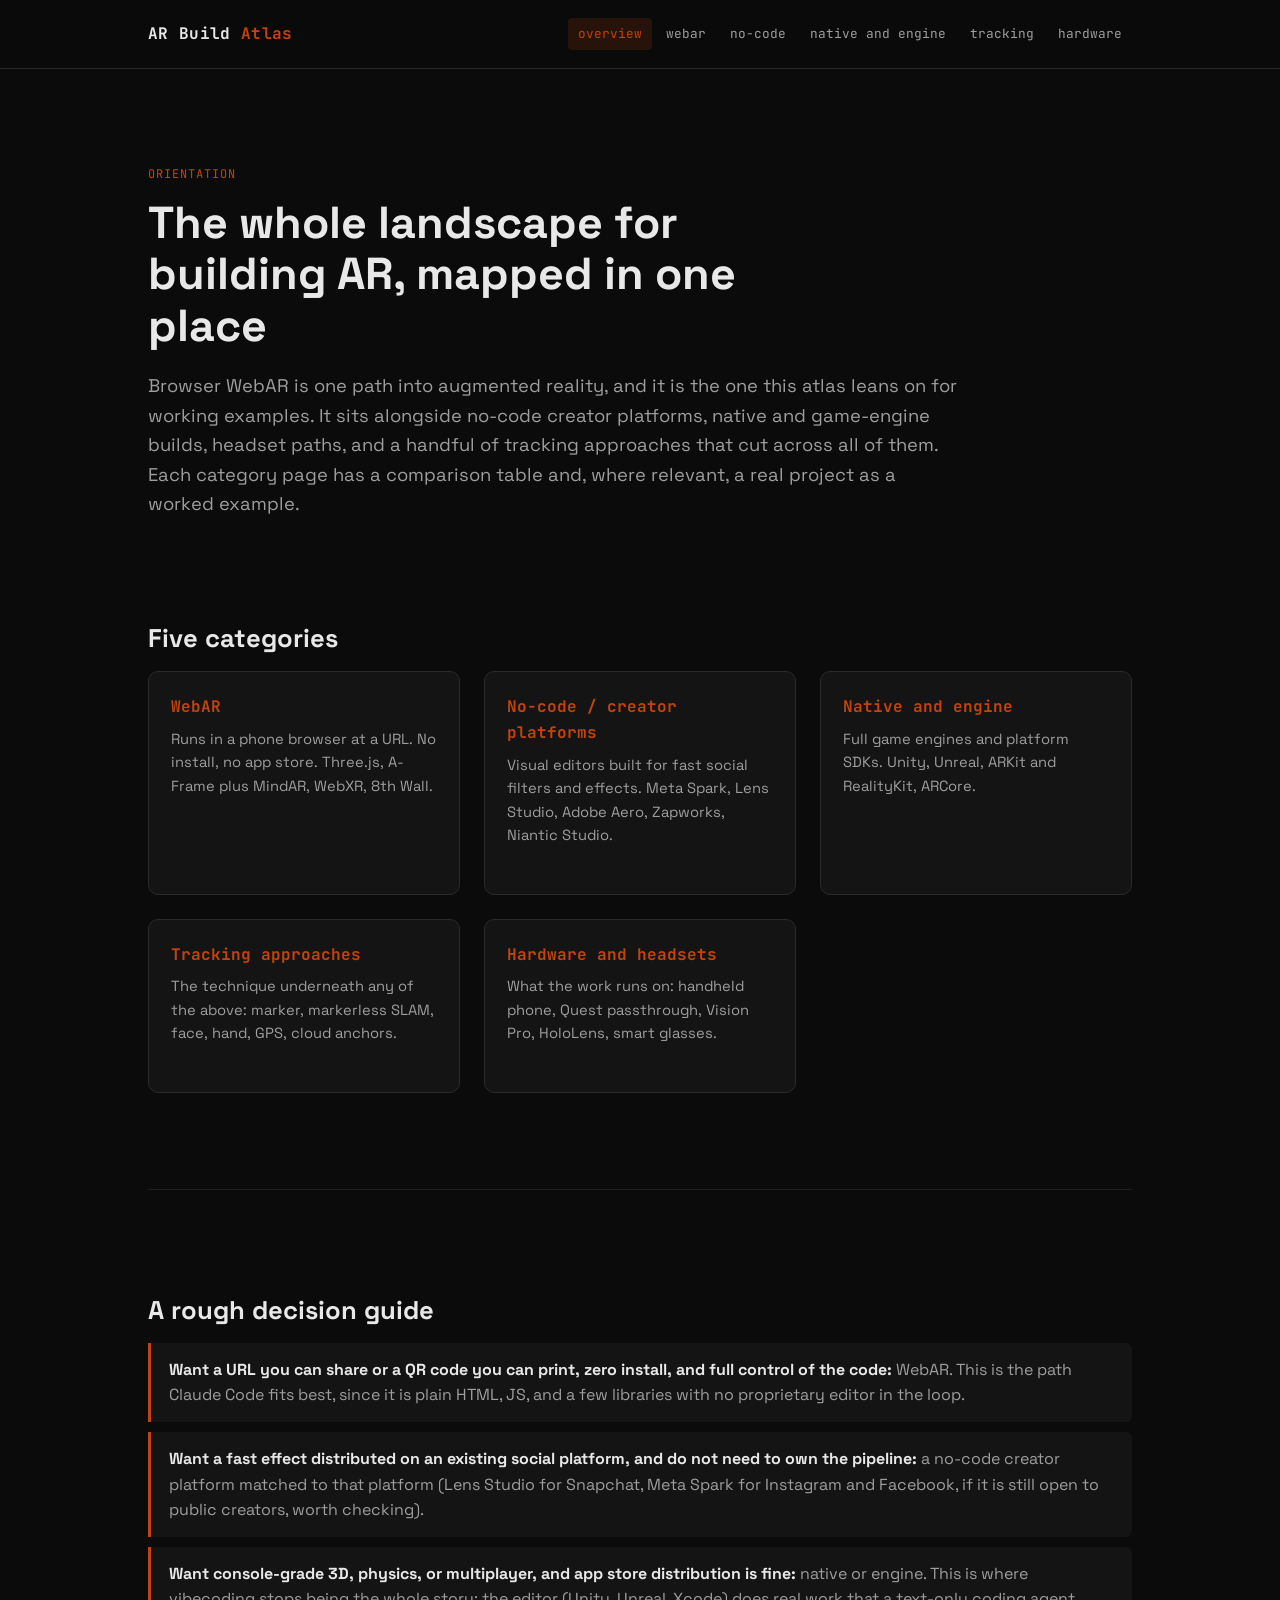
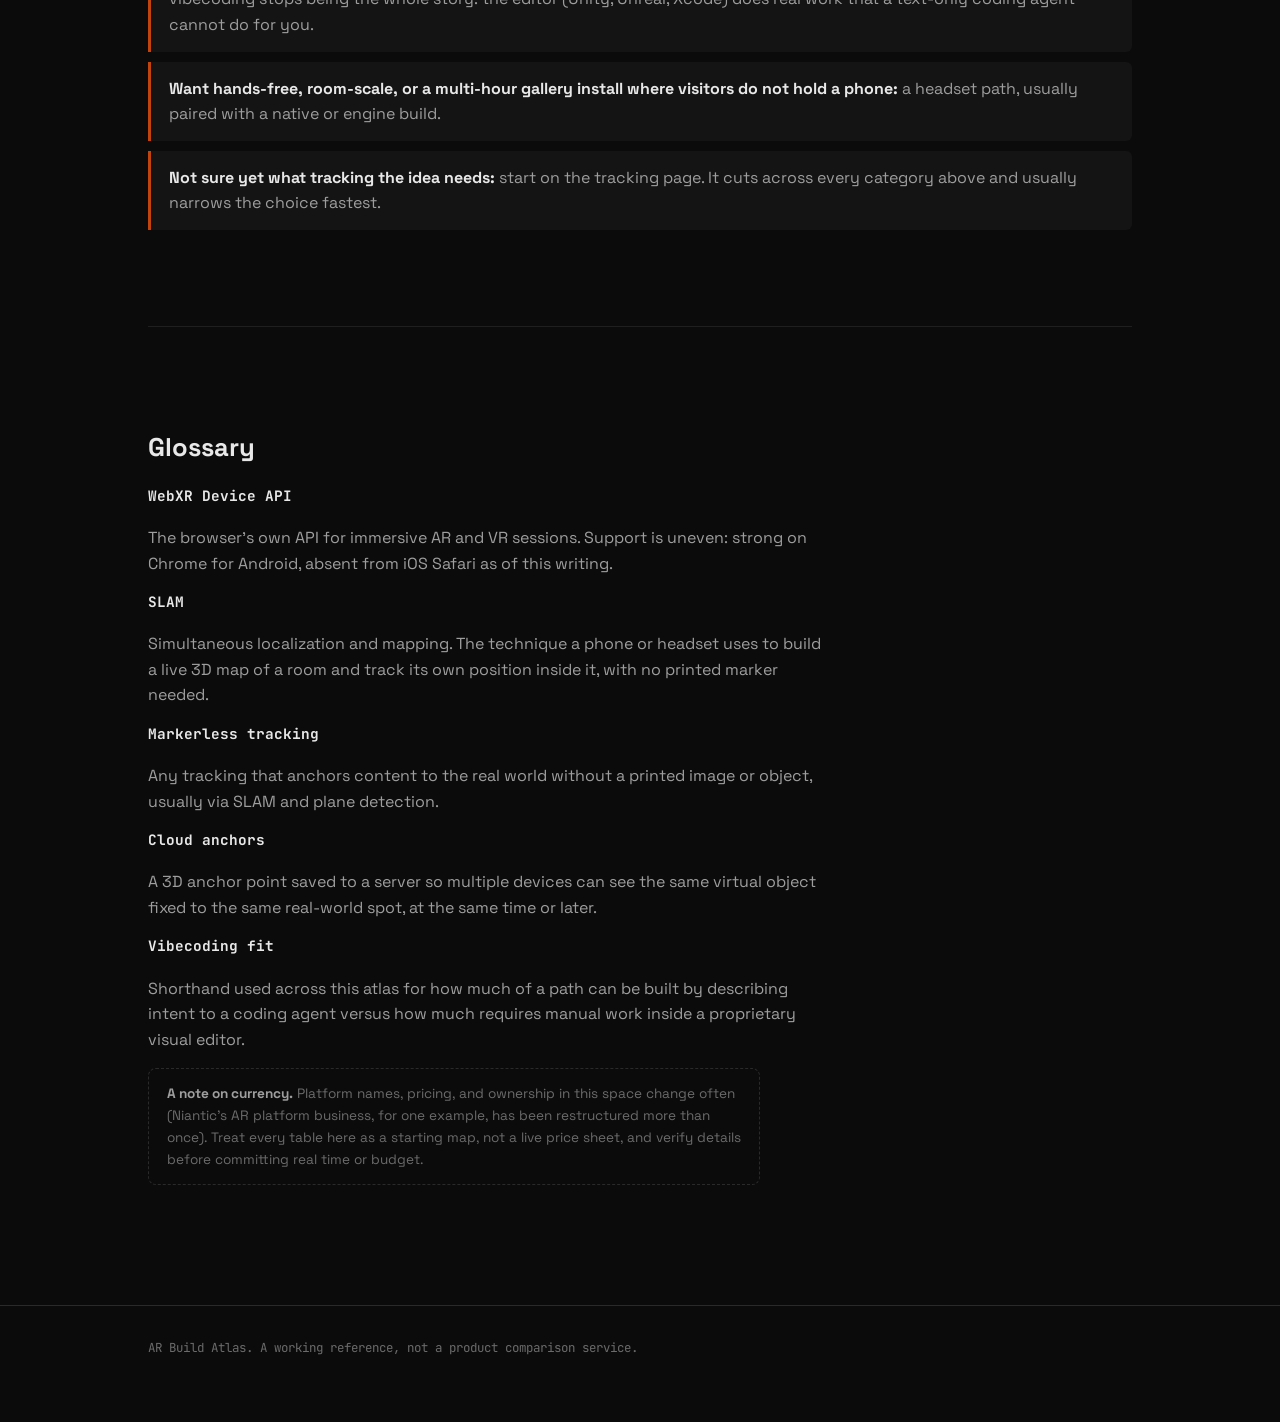
==== index.html @ 3162c598 "Initial commit: AR Build Atlas wiki A wiki-style reference site mapping browser WebAR, no-code AR pl" ====
<!doctype html>
<html lang="en">
<head>
<meta charset="utf-8">
<meta name="viewport" content="width=device-width, initial-scale=1">
<title>AR Build Atlas</title>
<meta name="description" content="A map of the ways to build augmented reality work: browser WebAR, no-code creator platforms, native and engine paths, tracking approaches, and hardware.">
<link rel="stylesheet" href="assets/css/style.css">
</head>
<body>

<header class="site">
  <div class="wrap">
    <a class="brand" href="index.html">AR Build <span>Atlas</span></a>
    <button class="nav-toggle" aria-label="Toggle navigation">menu</button>
    <nav class="primary">
      <a href="index.html" aria-current="page">overview</a>
      <a href="webar.html">webar</a>
      <a href="nocode.html">no-code</a>
      <a href="native.html">native and engine</a>
      <a href="tracking.html">tracking</a>
      <a href="hardware.html">hardware</a>
    </nav>
  </div>
</header>

<main>
  <div class="wrap">
    <p class="eyebrow">Orientation</p>
    <h1>The whole landscape for building AR, mapped in one place</h1>
    <p class="lede">Browser WebAR is one path into augmented reality, and it is the one this atlas leans on for
    working examples. It sits alongside no-code creator platforms, native and game-engine builds, headset paths,
    and a handful of tracking approaches that cut across all of them. Each category page has a comparison table
    and, where relevant, a real project as a worked example.</p>

    <section class="category">
      <h2>Five categories</h2>
      <div class="card-grid">
        <a class="card" href="webar.html">
          <h3>WebAR</h3>
          <p>Runs in a phone browser at a URL. No install, no app store. Three.js, A-Frame plus MindAR,
          WebXR, 8th Wall.</p>
        </a>
        <a class="card" href="nocode.html">
          <h3>No-code / creator platforms</h3>
          <p>Visual editors built for fast social filters and effects. Meta Spark, Lens Studio, Adobe Aero,
          Zapworks, Niantic Studio.</p>
        </a>
        <a class="card" href="native.html">
          <h3>Native and engine</h3>
          <p>Full game engines and platform SDKs. Unity, Unreal, ARKit and RealityKit, ARCore.</p>
        </a>
        <a class="card" href="tracking.html">
          <h3>Tracking approaches</h3>
          <p>The technique underneath any of the above: marker, markerless SLAM, face, hand, GPS,
          cloud anchors.</p>
        </a>
        <a class="card" href="hardware.html">
          <h3>Hardware and headsets</h3>
          <p>What the work runs on: handheld phone, Quest passthrough, Vision Pro, HoloLens, smart glasses.</p>
        </a>
      </div>
    </section>

    <section class="category">
      <h2>A rough decision guide</h2>
      <ul class="decision-list">
        <li><strong>Want a URL you can share or a QR code you can print, zero install, and full control
        of the code:</strong> WebAR. This is the path Claude Code fits best, since it is plain HTML, JS,
        and a few libraries with no proprietary editor in the loop.</li>
        <li><strong>Want a fast effect distributed on an existing social platform, and do not need to own
        the pipeline:</strong> a no-code creator platform matched to that platform (Lens Studio for
        Snapchat, Meta Spark for Instagram and Facebook, if it is still open to public creators, worth
        checking).</li>
        <li><strong>Want console-grade 3D, physics, or multiplayer, and app store distribution is fine:</strong>
        native or engine. This is where vibecoding stops being the whole story: the editor (Unity, Unreal,
        Xcode) does real work that a text-only coding agent cannot do for you.</li>
        <li><strong>Want hands-free, room-scale, or a multi-hour gallery install where visitors do not
        hold a phone:</strong> a headset path, usually paired with a native or engine build.</li>
        <li><strong>Not sure yet what tracking the idea needs:</strong> start on the tracking page. It
        cuts across every category above and usually narrows the choice fastest.</li>
      </ul>
    </section>

    <section class="category">
      <h2>Glossary</h2>
      <dl class="glossary">
        <dt>WebXR Device API</dt>
        <dd>The browser's own API for immersive AR and VR sessions. Support is uneven: strong on Chrome
        for Android, absent from iOS Safari as of this writing.</dd>

        <dt>SLAM</dt>
        <dd>Simultaneous localization and mapping. The technique a phone or headset uses to build a live
        3D map of a room and track its own position inside it, with no printed marker needed.</dd>

        <dt>Markerless tracking</dt>
        <dd>Any tracking that anchors content to the real world without a printed image or object, usually
        via SLAM and plane detection.</dd>

        <dt>Cloud anchors</dt>
        <dd>A 3D anchor point saved to a server so multiple devices can see the same virtual object fixed
        to the same real-world spot, at the same time or later.</dd>

        <dt>Vibecoding fit</dt>
        <dd>Shorthand used across this atlas for how much of a path can be built by describing intent to a
        coding agent versus how much requires manual work inside a proprietary visual editor.</dd>
      </dl>
    </section>

    <div class="note">
      <strong>A note on currency.</strong> Platform names, pricing, and ownership in this space change
      often (Niantic's AR platform business, for one example, has been restructured more than once).
      Treat every table here as a starting map, not a live price sheet, and verify details before
      committing real time or budget.
    </div>
  </div>
</main>

<footer class="site">
  <div class="wrap">AR Build Atlas. A working reference, not a product comparison service.</div>
</footer>

<script src="assets/js/nav.js"></script>
</body>
</html>
---- assets/css/style.css ----
/* AR Build Atlas. One bloodline: dark ground, terracotta accent, no em-dashes. */

@import url('https://fonts.googleapis.com/css2?family=Space+Grotesk:wght@400;500;700&family=JetBrains+Mono:wght@400;500;700&display=swap');

:root {
  --void:      #0b0b0b;
  --surface:   #141414;
  --surface-2: #1b1b1b;
  --line:      #2a2a2a;
  --line-dim:  #1f1f1f;

  --text:      #e8e8e8;
  --text-dim:  #9e9e9e;
  --text-faint:#6b6b6b;

  --soil:      #c1440e;
  --soil-dim:  rgba(193, 68, 14, 0.16);
  --soil-line: rgba(193, 68, 14, 0.4);

  --font-display: "Space Grotesk", system-ui, sans-serif;
  --font-mono:    "JetBrains Mono", ui-monospace, monospace;

  --gap:   clamp(16px, 2vw, 24px);
  --pad:   clamp(20px, 4vw, 48px);
  --sect:  clamp(48px, 8vw, 96px);
  --max:   1080px;
  --max-text: 68ch;

  --ease: cubic-bezier(0.22, 1, 0.36, 1);
  --fast: 160ms;
}

* { box-sizing: border-box; }

html, body {
  margin: 0;
  padding: 0;
  background: var(--void);
  color: var(--text);
}

body {
  font-family: var(--font-display);
  font-size: 1rem;
  line-height: 1.6;
  -webkit-font-smoothing: antialiased;
}

a { color: var(--soil); text-decoration: none; }
a:hover { text-decoration: underline; }

.wrap {
  max-width: var(--max);
  margin: 0 auto;
  padding: 0 var(--pad);
}

/* header / nav */

header.site {
  border-bottom: 1px solid var(--line);
  position: sticky;
  top: 0;
  background: rgba(11, 11, 11, 0.92);
  backdrop-filter: blur(6px);
  z-index: 10;
}

header.site .wrap {
  display: flex;
  align-items: center;
  justify-content: space-between;
  gap: var(--gap);
  padding-top: 18px;
  padding-bottom: 18px;
}

.brand {
  font-family: var(--font-mono);
  font-weight: 700;
  font-size: 1rem;
  color: var(--text);
  letter-spacing: 0.02em;
  white-space: nowrap;
}
.brand span { color: var(--soil); }

nav.primary {
  display: flex;
  flex-wrap: wrap;
  gap: 4px;
}

nav.primary a {
  font-family: var(--font-mono);
  font-size: 0.8rem;
  color: var(--text-dim);
  padding: 6px 10px;
  border-radius: 4px;
  white-space: nowrap;
}
nav.primary a:hover { color: var(--text); text-decoration: none; background: var(--surface-2); }
nav.primary a[aria-current="page"] {
  color: var(--soil);
  background: var(--soil-dim);
}

.nav-toggle {
  display: none;
  font-family: var(--font-mono);
  background: none;
  border: 1px solid var(--line);
  color: var(--text);
  border-radius: 4px;
  padding: 6px 10px;
  cursor: pointer;
}

@media (max-width: 720px) {
  .nav-toggle { display: block; }
  nav.primary {
    display: none;
    width: 100%;
    flex-direction: column;
    gap: 0;
    padding-top: 12px;
  }
  nav.primary.open { display: flex; }
  header.site .wrap { flex-wrap: wrap; }
  nav.primary a { padding: 10px 6px; border-bottom: 1px solid var(--line-dim); }
}

/* main content */

main { padding: var(--sect) 0; }

.eyebrow {
  font-family: var(--font-mono);
  font-size: 0.75rem;
  letter-spacing: 0.08em;
  text-transform: uppercase;
  color: var(--soil);
  margin: 0 0 12px;
}

h1 {
  font-size: clamp(1.9rem, 1.4rem + 2vw, 2.8rem);
  line-height: 1.15;
  margin: 0 0 20px;
  max-width: 22ch;
}

h2 {
  font-size: clamp(1.3rem, 1.1rem + 0.8vw, 1.6rem);
  margin: 0 0 12px;
  padding-top: 4px;
}

h3 {
  font-family: var(--font-mono);
  font-size: 1rem;
  color: var(--soil);
  margin: 0 0 6px;
}

p.lede {
  font-size: clamp(1rem, 0.95rem + 0.3vw, 1.15rem);
  color: var(--text-dim);
  max-width: var(--max-text);
  margin: 0 0 var(--sect);
}

section.category p, section.category > .intro {
  color: var(--text-dim);
  max-width: var(--max-text);
  margin: 0 0 24px;
}

section + section {
  margin-top: var(--sect);
  padding-top: var(--sect);
  border-top: 1px solid var(--line-dim);
}

/* card grid, home page */

.card-grid {
  display: grid;
  grid-template-columns: repeat(auto-fit, minmax(240px, 1fr));
  gap: var(--gap);
  margin: 0 0 var(--sect);
}

.card {
  display: block;
  background: var(--surface);
  border: 1px solid var(--line);
  border-radius: 10px;
  padding: 22px;
  transition: border-color var(--fast) var(--ease), transform var(--fast) var(--ease);
}
.card:hover {
  border-color: var(--soil-line);
  text-decoration: none;
  transform: translateY(-2px);
}
.card h3 { margin-bottom: 8px; }
.card p {
  color: var(--text-dim);
  font-size: 0.92rem;
  margin: 0;
}

/* decision guide list */

.decision-list {
  list-style: none;
  margin: 0 0 var(--sect);
  padding: 0;
  display: grid;
  gap: 10px;
}
.decision-list li {
  background: var(--surface);
  border-left: 3px solid var(--soil);
  border-radius: 0 6px 6px 0;
  padding: 14px 18px;
  color: var(--text-dim);
}
.decision-list strong { color: var(--text); }

/* glossary */

dl.glossary {
  display: grid;
  gap: 14px;
  max-width: var(--max-text);
}
dl.glossary dt {
  font-family: var(--font-mono);
  color: var(--text);
  font-weight: 700;
  font-size: 0.9rem;
}
dl.glossary dd {
  margin: 4px 0 0;
  color: var(--text-dim);
}

/* comparison tables */

.table-wrap {
  overflow-x: auto;
  border: 1px solid var(--line);
  border-radius: 10px;
  margin: 0 0 32px;
}

table.compare {
  border-collapse: collapse;
  width: 100%;
  min-width: 780px;
  font-size: 0.88rem;
}

table.compare th, table.compare td {
  padding: 12px 16px;
  text-align: left;
  vertical-align: top;
  border-bottom: 1px solid var(--line-dim);
}

table.compare thead th {
  font-family: var(--font-mono);
  font-size: 0.72rem;
  text-transform: uppercase;
  letter-spacing: 0.05em;
  color: var(--text-faint);
  background: var(--surface-2);
  border-bottom: 1px solid var(--line);
}

table.compare tbody tr:hover { background: var(--surface); }
table.compare tbody tr:last-child td { border-bottom: none; }

table.compare td.name {
  font-family: var(--font-mono);
  color: var(--text);
  font-weight: 500;
  white-space: nowrap;
}

table.compare td.fit-high { color: var(--soil); }
table.compare td.fit-med { color: var(--text-dim); }
table.compare td.fit-low { color: var(--text-faint); }

/* case study callouts */

.case-study {
  background: var(--soil-dim);
  border: 1px solid var(--soil-line);
  border-radius: 8px;
  padding: 16px 20px;
  margin: 0 0 14px;
}
.case-study .tag {
  font-family: var(--font-mono);
  font-size: 0.72rem;
  text-transform: uppercase;
  letter-spacing: 0.05em;
  color: var(--soil);
  display: block;
  margin-bottom: 6px;
}
.case-study p { color: var(--text); margin: 0; max-width: none; }

/* note / caution boxes */

.note {
  border: 1px dashed var(--line);
  border-radius: 8px;
  padding: 14px 18px;
  color: var(--text-faint);
  font-size: 0.85rem;
  max-width: var(--max-text);
  margin: 0 0 24px;
}
.note strong { color: var(--text-dim); }

/* footer */

footer.site {
  border-top: 1px solid var(--line);
  padding: 32px 0 64px;
  color: var(--text-faint);
  font-family: var(--font-mono);
  font-size: 0.78rem;
}
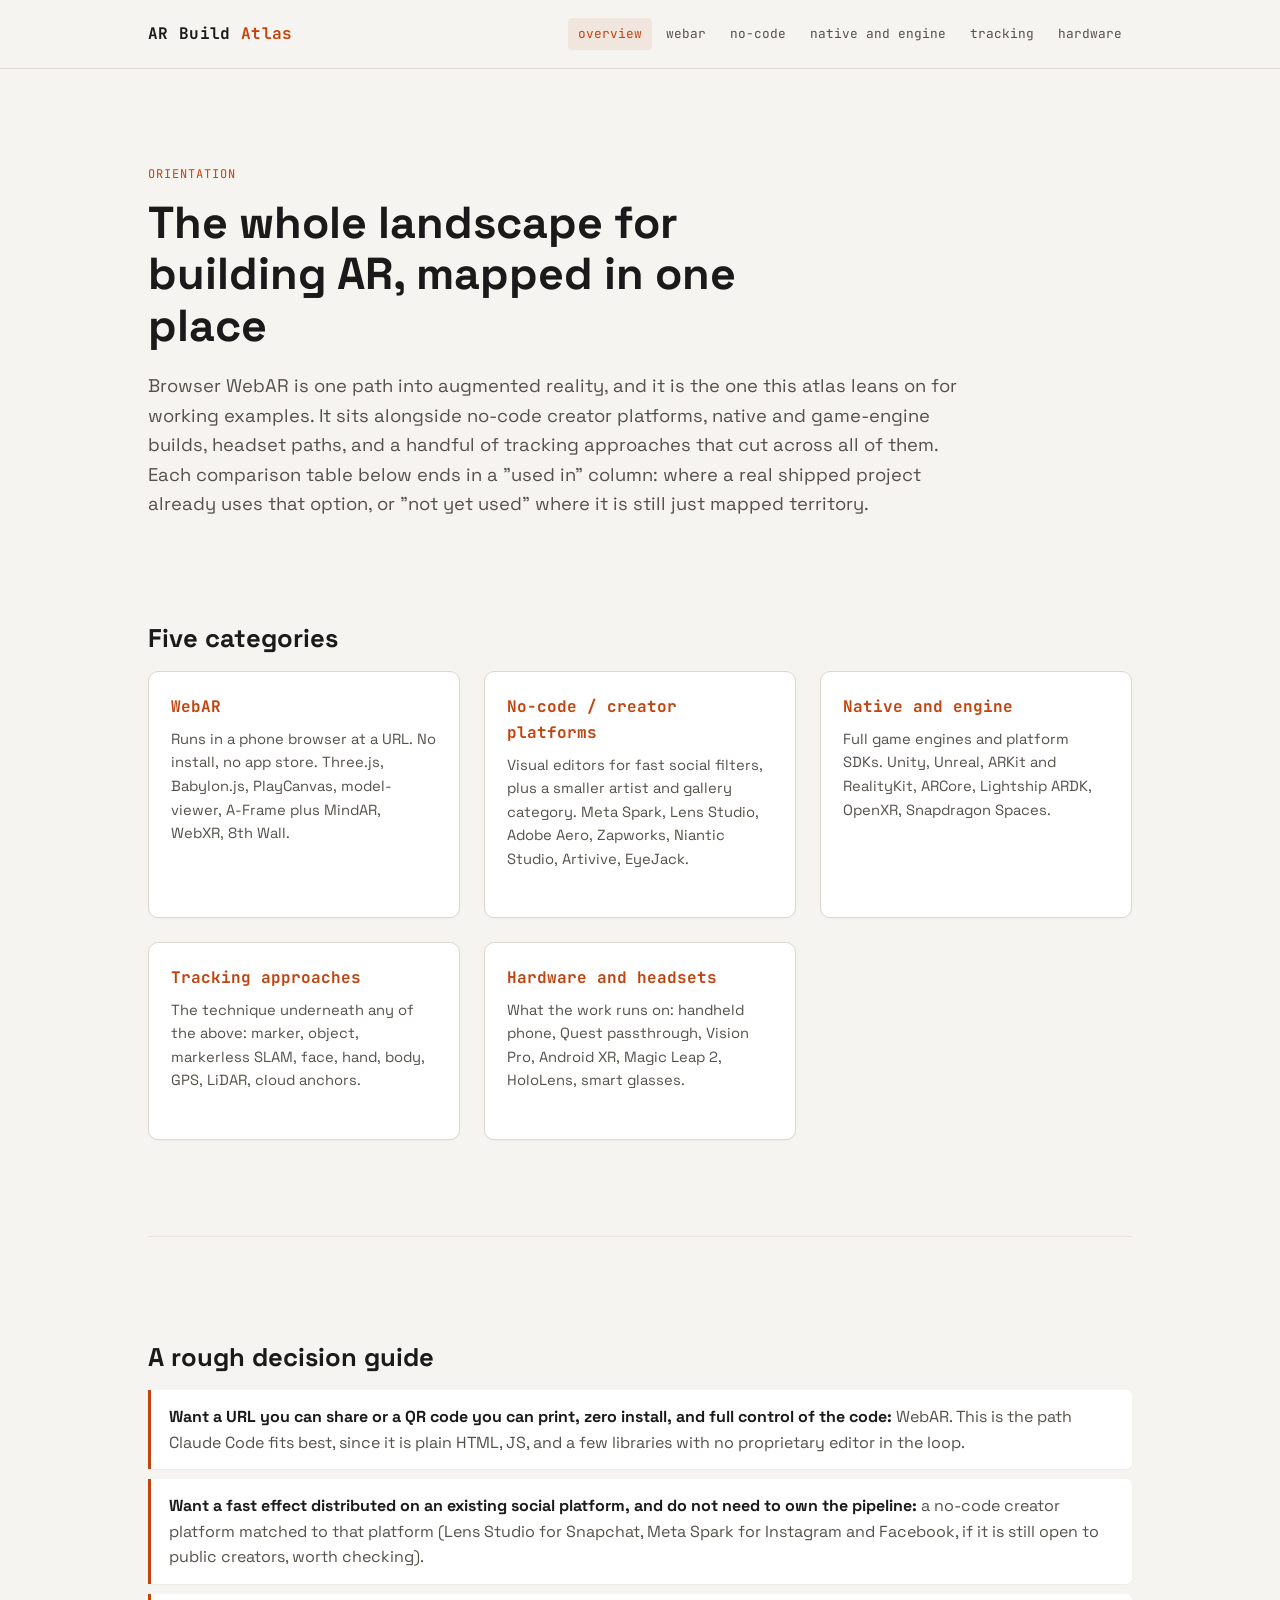
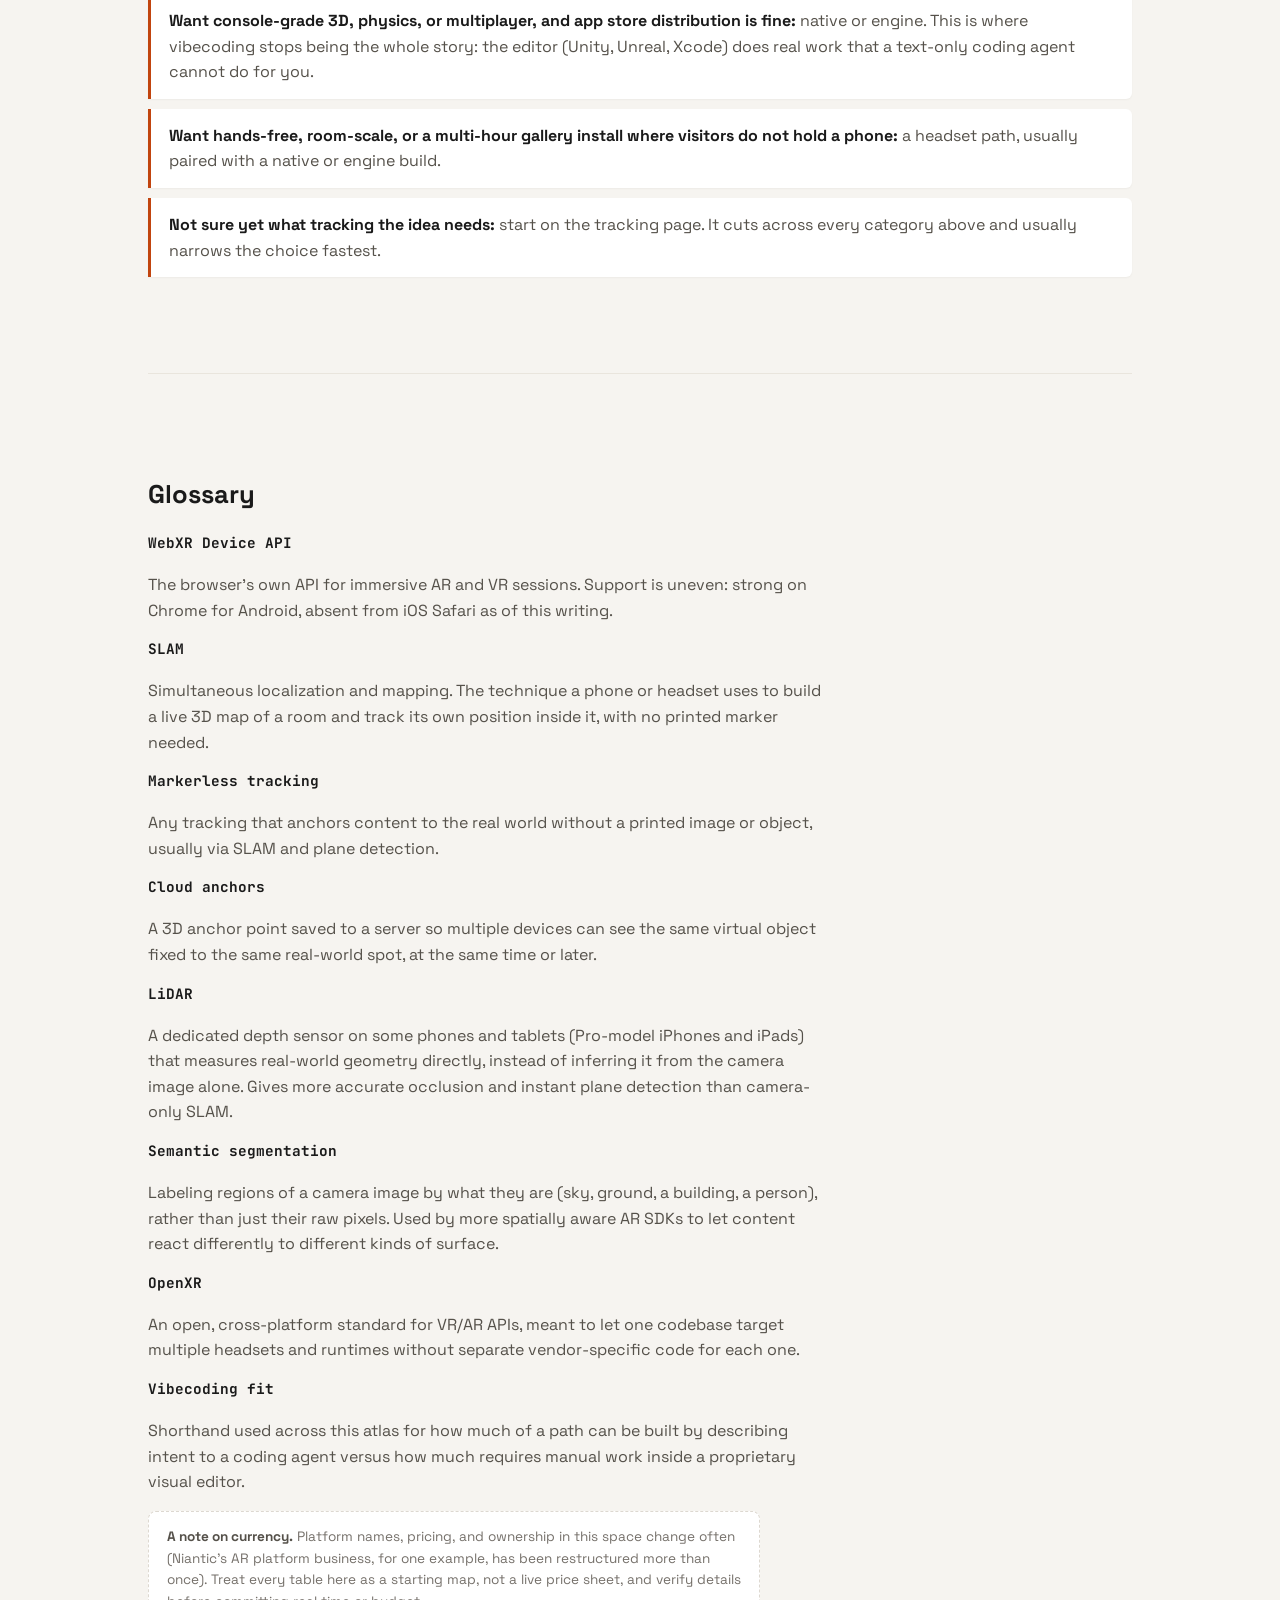
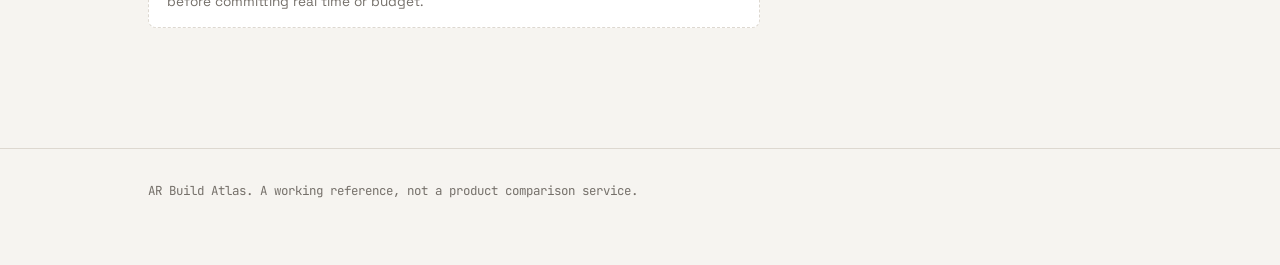
==== commit 694c47f7: "Switch to light theme, fold case studies into tables, add more options Light paper ground replaces t" ====
--- a/index.html
+++ b/index.html
@@ -30,34 +30,37 @@
     <h1>The whole landscape for building AR, mapped in one place</h1>
     <p class="lede">Browser WebAR is one path into augmented reality, and it is the one this atlas leans on for
     working examples. It sits alongside no-code creator platforms, native and game-engine builds, headset paths,
-    and a handful of tracking approaches that cut across all of them. Each category page has a comparison table
-    and, where relevant, a real project as a worked example.</p>
+    and a handful of tracking approaches that cut across all of them. Each comparison table below ends in a
+    "used in" column: where a real shipped project already uses that option, or "not yet used" where it is
+    still just mapped territory.</p>
 
     <section class="category">
       <h2>Five categories</h2>
       <div class="card-grid">
         <a class="card" href="webar.html">
           <h3>WebAR</h3>
-          <p>Runs in a phone browser at a URL. No install, no app store. Three.js, A-Frame plus MindAR,
-          WebXR, 8th Wall.</p>
+          <p>Runs in a phone browser at a URL. No install, no app store. Three.js, Babylon.js, PlayCanvas,
+          model-viewer, A-Frame plus MindAR, WebXR, 8th Wall.</p>
         </a>
         <a class="card" href="nocode.html">
           <h3>No-code / creator platforms</h3>
-          <p>Visual editors built for fast social filters and effects. Meta Spark, Lens Studio, Adobe Aero,
-          Zapworks, Niantic Studio.</p>
+          <p>Visual editors for fast social filters, plus a smaller artist and gallery category. Meta
+          Spark, Lens Studio, Adobe Aero, Zapworks, Niantic Studio, Artivive, EyeJack.</p>
         </a>
         <a class="card" href="native.html">
           <h3>Native and engine</h3>
-          <p>Full game engines and platform SDKs. Unity, Unreal, ARKit and RealityKit, ARCore.</p>
+          <p>Full game engines and platform SDKs. Unity, Unreal, ARKit and RealityKit, ARCore, Lightship
+          ARDK, OpenXR, Snapdragon Spaces.</p>
         </a>
         <a class="card" href="tracking.html">
           <h3>Tracking approaches</h3>
-          <p>The technique underneath any of the above: marker, markerless SLAM, face, hand, GPS,
-          cloud anchors.</p>
+          <p>The technique underneath any of the above: marker, object, markerless SLAM, face, hand,
+          body, GPS, LiDAR, cloud anchors.</p>
         </a>
         <a class="card" href="hardware.html">
           <h3>Hardware and headsets</h3>
-          <p>What the work runs on: handheld phone, Quest passthrough, Vision Pro, HoloLens, smart glasses.</p>
+          <p>What the work runs on: handheld phone, Quest passthrough, Vision Pro, Android XR, Magic
+          Leap 2, HoloLens, smart glasses.</p>
         </a>
       </div>
     </section>
@@ -101,6 +104,20 @@
         <dd>A 3D anchor point saved to a server so multiple devices can see the same virtual object fixed
         to the same real-world spot, at the same time or later.</dd>
 
+        <dt>LiDAR</dt>
+        <dd>A dedicated depth sensor on some phones and tablets (Pro-model iPhones and iPads) that
+        measures real-world geometry directly, instead of inferring it from the camera image alone.
+        Gives more accurate occlusion and instant plane detection than camera-only SLAM.</dd>
+
+        <dt>Semantic segmentation</dt>
+        <dd>Labeling regions of a camera image by what they are (sky, ground, a building, a person),
+        rather than just their raw pixels. Used by more spatially aware AR SDKs to let content react
+        differently to different kinds of surface.</dd>
+
+        <dt>OpenXR</dt>
+        <dd>An open, cross-platform standard for VR/AR APIs, meant to let one codebase target multiple
+        headsets and runtimes without separate vendor-specific code for each one.</dd>
+
         <dt>Vibecoding fit</dt>
         <dd>Shorthand used across this atlas for how much of a path can be built by describing intent to a
         coding agent versus how much requires manual work inside a proprietary visual editor.</dd>
--- a/assets/css/style.css
+++ b/assets/css/style.css
@@ -1,21 +1,21 @@
-/* AR Build Atlas. One bloodline: dark ground, terracotta accent, no em-dashes. */
+/* AR Build Atlas. One bloodline: light paper ground, terracotta accent, no em-dashes. */
 
 @import url('https://fonts.googleapis.com/css2?family=Space+Grotesk:wght@400;500;700&family=JetBrains+Mono:wght@400;500;700&display=swap');
 
 :root {
-  --void:      #0b0b0b;
-  --surface:   #141414;
-  --surface-2: #1b1b1b;
-  --line:      #2a2a2a;
-  --line-dim:  #1f1f1f;
-
-  --text:      #e8e8e8;
-  --text-dim:  #9e9e9e;
-  --text-faint:#6b6b6b;
+  --void:      #f6f4f0;
+  --surface:   #ffffff;
+  --surface-2: #eeebe4;
+  --line:      #ddd8d0;
+  --line-dim:  #e9e5dd;
+
+  --text:      #1a1a1a;
+  --text-dim:  #55514a;
+  --text-faint:#75706a;
 
   --soil:      #c1440e;
-  --soil-dim:  rgba(193, 68, 14, 0.16);
-  --soil-line: rgba(193, 68, 14, 0.4);
+  --soil-dim:  rgba(193, 68, 14, 0.08);
+  --soil-line: rgba(193, 68, 14, 0.35);
 
   --font-display: "Space Grotesk", system-ui, sans-serif;
   --font-mono:    "JetBrains Mono", ui-monospace, monospace;
@@ -61,7 +61,7 @@
   border-bottom: 1px solid var(--line);
   position: sticky;
   top: 0;
-  background: rgba(11, 11, 11, 0.92);
+  background: rgba(246, 244, 240, 0.92);
   backdrop-filter: blur(6px);
   z-index: 10;
 }
@@ -197,6 +197,7 @@
   border: 1px solid var(--line);
   border-radius: 10px;
   padding: 22px;
+  box-shadow: 0 1px 2px rgba(26, 26, 26, 0.04);
   transition: border-color var(--fast) var(--ease), transform var(--fast) var(--ease);
 }
 .card:hover {
@@ -226,6 +227,7 @@
   border-radius: 0 6px 6px 0;
   padding: 14px 18px;
   color: var(--text-dim);
+  box-shadow: 0 1px 2px rgba(26, 26, 26, 0.04);
 }
 .decision-list strong { color: var(--text); }
 
@@ -254,12 +256,13 @@
   border: 1px solid var(--line);
   border-radius: 10px;
   margin: 0 0 32px;
+  background: var(--surface);
 }
 
 table.compare {
   border-collapse: collapse;
   width: 100%;
-  min-width: 780px;
+  min-width: 860px;
   font-size: 0.88rem;
 }
 
@@ -280,7 +283,7 @@
   border-bottom: 1px solid var(--line);
 }
 
-table.compare tbody tr:hover { background: var(--surface); }
+table.compare tbody tr:hover { background: var(--surface-2); }
 table.compare tbody tr:last-child td { border-bottom: none; }
 
 table.compare td.name {
@@ -290,29 +293,18 @@
   white-space: nowrap;
 }
 
-table.compare td.fit-high { color: var(--soil); }
+table.compare td.fit-high { color: var(--soil); font-weight: 500; }
 table.compare td.fit-med { color: var(--text-dim); }
 table.compare td.fit-low { color: var(--text-faint); }
 
-/* case study callouts */
-
-.case-study {
-  background: var(--soil-dim);
-  border: 1px solid var(--soil-line);
-  border-radius: 8px;
-  padding: 16px 20px;
-  margin: 0 0 14px;
-}
-.case-study .tag {
-  font-family: var(--font-mono);
-  font-size: 0.72rem;
-  text-transform: uppercase;
-  letter-spacing: 0.05em;
+table.compare td.used-in {
   color: var(--soil);
-  display: block;
-  margin-bottom: 6px;
-}
-.case-study p { color: var(--text); margin: 0; max-width: none; }
+  font-size: 0.85rem;
+}
+table.compare td.used-in.none {
+  color: var(--text-faint);
+  font-style: italic;
+}
 
 /* note / caution boxes */
 
@@ -320,6 +312,7 @@
   border: 1px dashed var(--line);
   border-radius: 8px;
   padding: 14px 18px;
+  background: var(--surface);
   color: var(--text-faint);
   font-size: 0.85rem;
   max-width: var(--max-text);
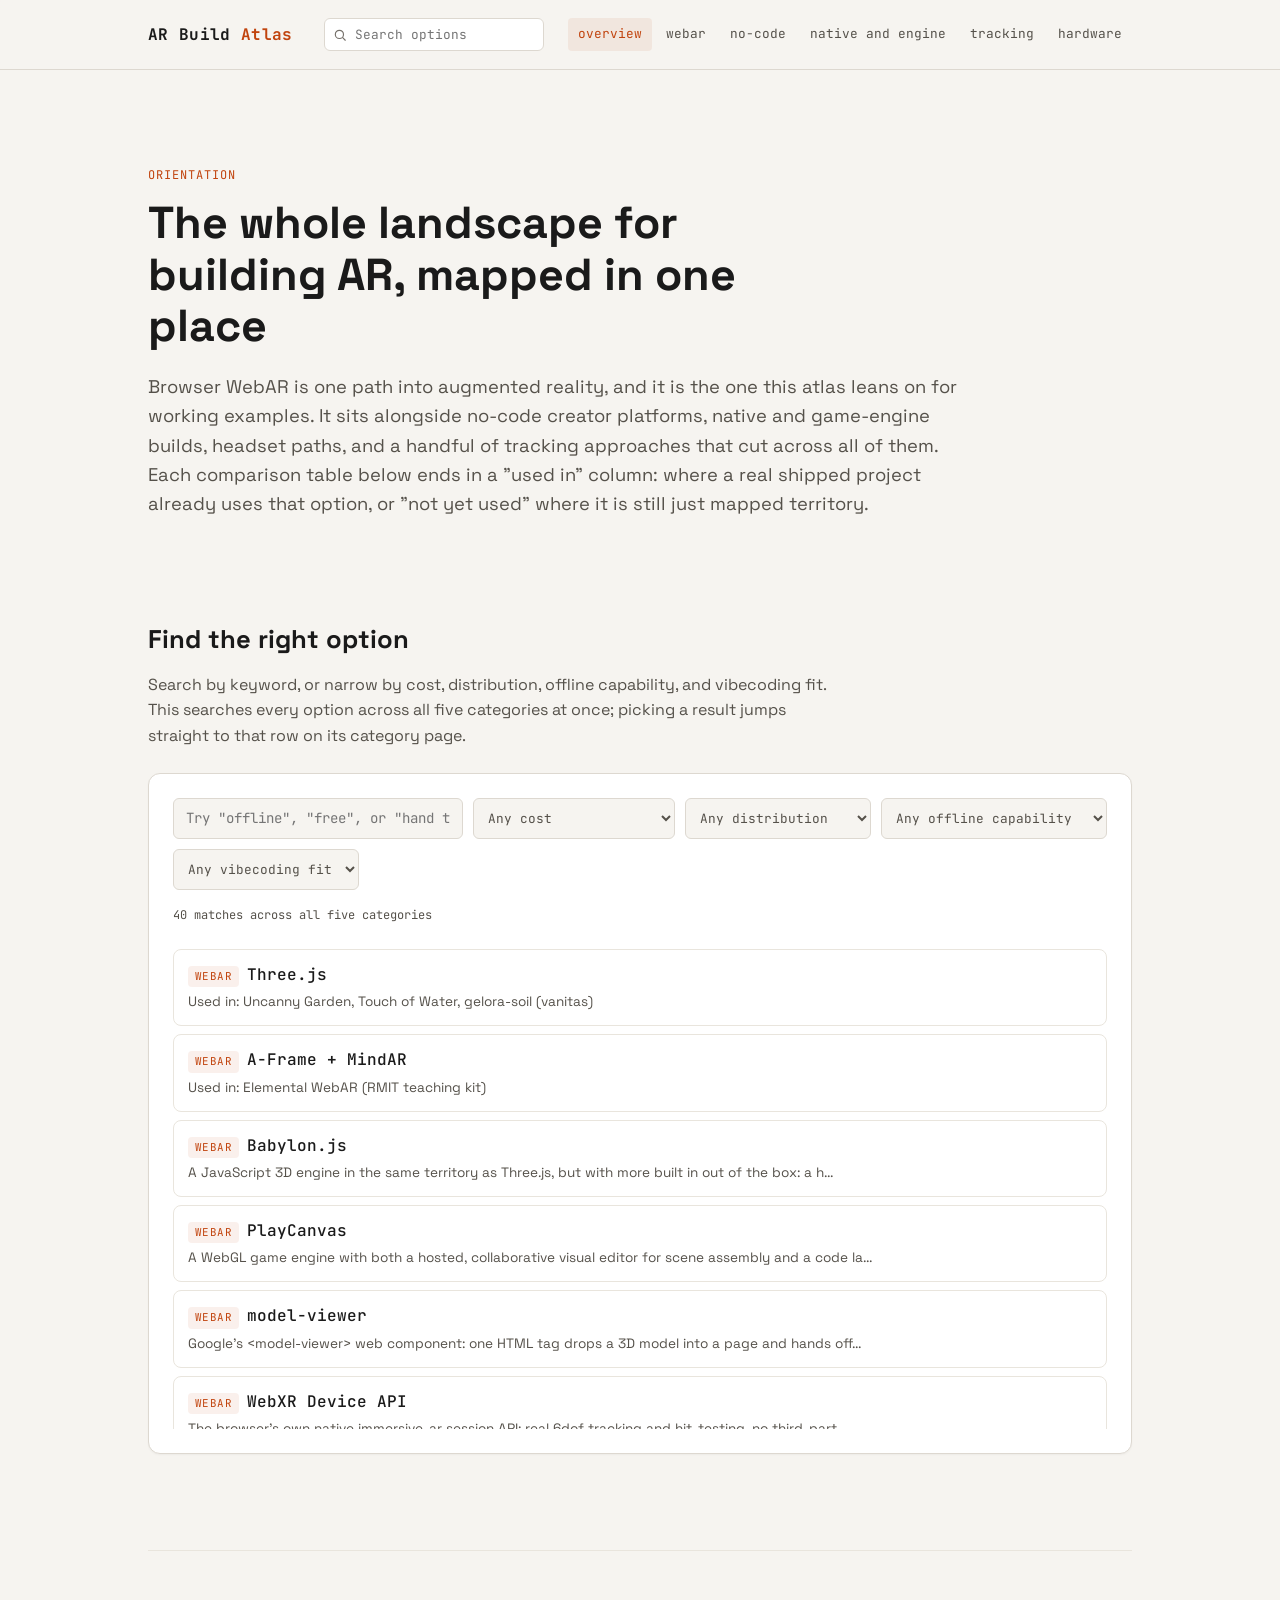
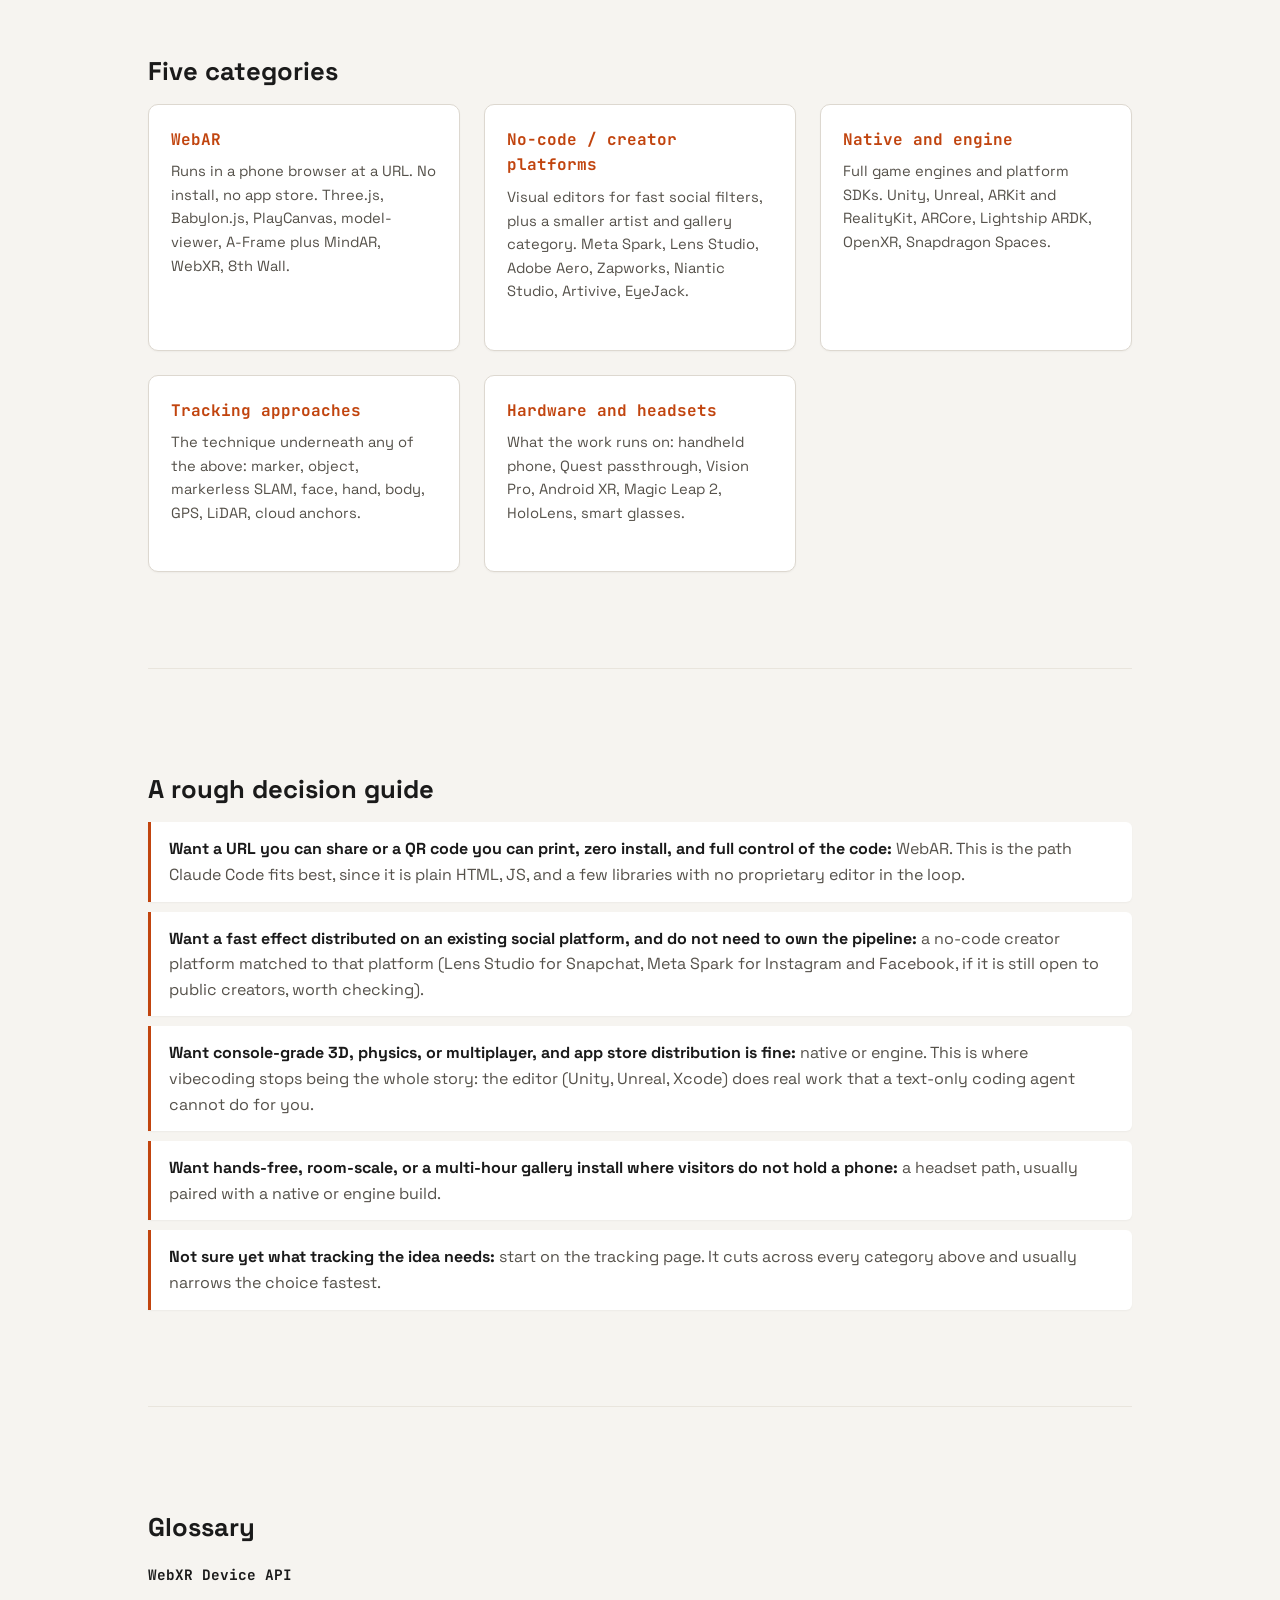
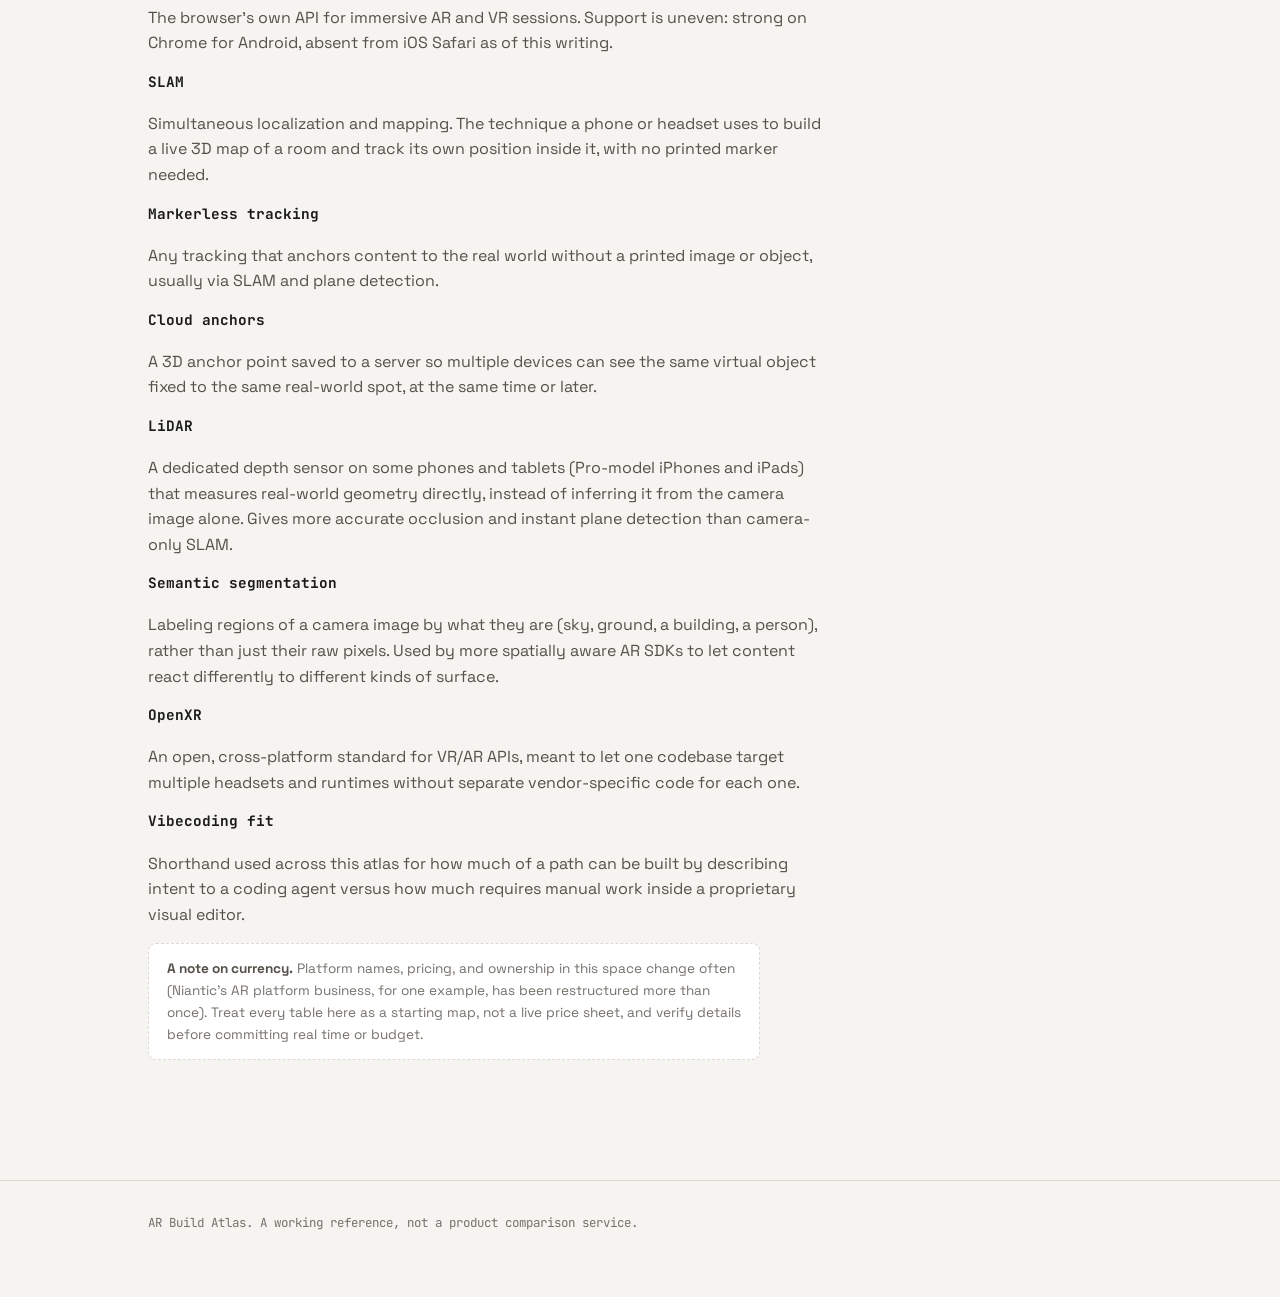
==== commit 3f8e401f: "Add search: keyword + filters across all options, jump-and-highlight Introduces a single data.js as " ====
--- a/index.html
+++ b/index.html
@@ -12,15 +12,22 @@
 <header class="site">
   <div class="wrap">
     <a class="brand" href="index.html">AR Build <span>Atlas</span></a>
-    <button class="nav-toggle" aria-label="Toggle navigation">menu</button>
-    <nav class="primary">
-      <a href="index.html" aria-current="page">overview</a>
-      <a href="webar.html">webar</a>
-      <a href="nocode.html">no-code</a>
-      <a href="native.html">native and engine</a>
-      <a href="tracking.html">tracking</a>
-      <a href="hardware.html">hardware</a>
-    </nav>
+    <div class="header-right">
+      <div class="search-wrap">
+        <svg viewBox="0 0 24 24" fill="none" stroke-width="2" stroke-linecap="round" stroke-linejoin="round"><circle cx="11" cy="11" r="7"></circle><line x1="21" y1="21" x2="16.65" y2="16.65"></line></svg>
+        <input type="text" data-search-input placeholder="Search options" aria-label="Search AR build options">
+        <div class="search-results" data-search-results></div>
+      </div>
+      <button class="nav-toggle" aria-label="Toggle navigation">menu</button>
+      <nav class="primary">
+        <a href="index.html" aria-current="page">overview</a>
+        <a href="webar.html">webar</a>
+        <a href="nocode.html">no-code</a>
+        <a href="native.html">native and engine</a>
+        <a href="tracking.html">tracking</a>
+        <a href="hardware.html">hardware</a>
+      </nav>
+    </div>
   </div>
 </header>
 
@@ -33,6 +40,48 @@
     and a handful of tracking approaches that cut across all of them. Each comparison table below ends in a
     "used in" column: where a real shipped project already uses that option, or "not yet used" where it is
     still just mapped territory.</p>
+
+    <section class="category">
+      <h2>Find the right option</h2>
+      <p>Search by keyword, or narrow by cost, distribution, offline capability, and vibecoding fit.
+      This searches every option across all five categories at once; picking a result jumps straight
+      to that row on its category page.</p>
+      <div class="finder">
+        <div class="finder-controls">
+          <input type="text" data-finder-input placeholder="Try &quot;offline&quot;, &quot;free&quot;, or &quot;hand tracking&quot;..." aria-label="Search all AR build options">
+          <select data-finder-filter="cost" aria-label="Filter by cost">
+            <option value="">Any cost</option>
+            <option value="free">Free</option>
+            <option value="freemium">Free tier / freemium</option>
+            <option value="subscription">Subscription</option>
+            <option value="paid-hardware">Paid hardware</option>
+          </select>
+          <select data-finder-filter="dist" aria-label="Filter by distribution">
+            <option value="">Any distribution</option>
+            <option value="url">URL</option>
+            <option value="app-store">App store</option>
+            <option value="platform-locked">Platform-locked</option>
+            <option value="enterprise">Enterprise</option>
+            <option value="varies">Varies by platform</option>
+          </select>
+          <select data-finder-filter="offline" aria-label="Filter by offline capability">
+            <option value="">Any offline capability</option>
+            <option value="yes">Offline capable</option>
+            <option value="partial">Partially offline</option>
+            <option value="no">Needs a live connection</option>
+            <option value="varies">Varies</option>
+          </select>
+          <select data-finder-filter="fit" aria-label="Filter by vibecoding fit">
+            <option value="">Any vibecoding fit</option>
+            <option value="high">High</option>
+            <option value="med">Medium</option>
+            <option value="low">Low</option>
+          </select>
+        </div>
+        <p class="finder-count" data-finder-count></p>
+        <div class="finder-results" data-finder-results></div>
+      </div>
+    </section>
 
     <section class="category">
       <h2>Five categories</h2>
@@ -137,6 +186,9 @@
   <div class="wrap">AR Build Atlas. A working reference, not a product comparison service.</div>
 </footer>
 
+<script src="assets/js/data.js"></script>
+<script src="assets/js/render.js"></script>
+<script src="assets/js/search.js"></script>
 <script src="assets/js/nav.js"></script>
 </body>
 </html>
--- a/assets/css/style.css
+++ b/assets/css/style.css
@@ -85,6 +85,15 @@
 }
 .brand span { color: var(--soil); }
 
+.header-right {
+  display: flex;
+  align-items: center;
+  justify-content: flex-end;
+  flex-wrap: wrap;
+  gap: var(--gap);
+  flex: 1 1 auto;
+}
+
 nav.primary {
   display: flex;
   flex-wrap: wrap;
@@ -114,6 +123,80 @@
   border-radius: 4px;
   padding: 6px 10px;
   cursor: pointer;
+}
+
+/* header search */
+
+.search-wrap {
+  position: relative;
+  flex: 0 1 220px;
+  min-width: 140px;
+}
+
+.search-wrap input {
+  width: 100%;
+  font-family: var(--font-mono);
+  font-size: 0.8rem;
+  color: var(--text);
+  background: var(--surface);
+  border: 1px solid var(--line);
+  border-radius: 6px;
+  padding: 7px 10px 7px 30px;
+  outline: none;
+}
+.search-wrap input:focus { border-color: var(--soil-line); }
+
+.search-wrap svg {
+  position: absolute;
+  left: 9px;
+  top: 50%;
+  transform: translateY(-50%);
+  width: 14px;
+  height: 14px;
+  stroke: var(--text-faint);
+  pointer-events: none;
+}
+
+.search-results {
+  display: none;
+  position: absolute;
+  top: calc(100% + 6px);
+  right: 0;
+  width: min(420px, 92vw);
+  max-height: 70vh;
+  overflow-y: auto;
+  background: var(--surface);
+  border: 1px solid var(--line);
+  border-radius: 10px;
+  box-shadow: 0 8px 24px rgba(26, 26, 26, 0.1);
+  z-index: 20;
+}
+.search-results.open { display: block; }
+.search-results ul { list-style: none; margin: 0; padding: 6px; }
+.search-results li + li { border-top: 1px solid var(--line-dim); }
+.search-results a {
+  display: block;
+  padding: 10px 10px;
+  border-radius: 6px;
+  color: var(--text);
+}
+.search-results a:hover { background: var(--surface-2); text-decoration: none; }
+.search-results .result-name {
+  display: block;
+  font-family: var(--font-mono);
+  font-weight: 500;
+  margin: 3px 0 2px;
+}
+.search-results .result-snippet {
+  display: block;
+  font-size: 0.82rem;
+  color: var(--text-dim);
+}
+.search-empty {
+  padding: 14px;
+  margin: 0;
+  color: var(--text-faint);
+  font-size: 0.85rem;
 }
 
 @media (max-width: 720px) {
@@ -127,7 +210,10 @@
   }
   nav.primary.open { display: flex; }
   header.site .wrap { flex-wrap: wrap; }
+  .header-right { width: 100%; justify-content: flex-start; }
   nav.primary a { padding: 10px 6px; border-bottom: 1px solid var(--line-dim); }
+  .search-wrap { order: 1; flex: 1 1 auto; }
+  .search-results { width: 100%; }
 }
 
 /* main content */
@@ -271,7 +357,10 @@
   text-align: left;
   vertical-align: top;
   border-bottom: 1px solid var(--line-dim);
-}
+  transition: background-color 1.2s ease;
+}
+
+table.compare tbody tr.row-highlight td { background-color: var(--soil-dim); }
 
 table.compare thead th {
   font-family: var(--font-mono);
@@ -306,6 +395,100 @@
   font-style: italic;
 }
 
+/* badge chip, shared by search results and the finder */
+
+.badge {
+  display: inline-block;
+  font-family: var(--font-mono);
+  font-size: 0.68rem;
+  text-transform: uppercase;
+  letter-spacing: 0.04em;
+  color: var(--soil);
+  background: var(--soil-dim);
+  border-radius: 4px;
+  padding: 2px 7px;
+}
+
+/* homepage finder */
+
+.finder {
+  background: var(--surface);
+  border: 1px solid var(--line);
+  border-radius: 12px;
+  padding: 24px;
+  margin: 0 0 var(--sect);
+  box-shadow: 0 1px 2px rgba(26, 26, 26, 0.04);
+}
+
+.finder-controls {
+  display: flex;
+  flex-wrap: wrap;
+  gap: 10px;
+  margin-bottom: 16px;
+}
+
+.finder-controls input[type="text"] {
+  flex: 1 1 220px;
+  font-family: var(--font-mono);
+  font-size: 0.88rem;
+  color: var(--text);
+  background: var(--void);
+  border: 1px solid var(--line);
+  border-radius: 6px;
+  padding: 10px 12px;
+  outline: none;
+}
+.finder-controls input[type="text"]:focus { border-color: var(--soil-line); }
+
+.finder-controls select {
+  font-family: var(--font-mono);
+  font-size: 0.8rem;
+  color: var(--text-dim);
+  background: var(--void);
+  border: 1px solid var(--line);
+  border-radius: 6px;
+  padding: 10px 10px;
+  outline: none;
+  cursor: pointer;
+}
+.finder-controls select:focus { border-color: var(--soil-line); }
+
+.finder-count {
+  font-family: var(--font-mono);
+  font-size: 0.75rem;
+  color: var(--text-faint);
+  margin: 0 0 10px;
+}
+
+.finder-results ul {
+  list-style: none;
+  margin: 0;
+  padding: 0;
+  display: grid;
+  gap: 8px;
+  max-height: 480px;
+  overflow-y: auto;
+}
+.finder-results li { border: 1px solid var(--line-dim); border-radius: 8px; }
+.finder-results a {
+  display: block;
+  padding: 12px 14px;
+  color: var(--text);
+}
+.finder-results a:hover { background: var(--surface-2); text-decoration: none; }
+.finder-results .result-name {
+  display: inline-block;
+  font-family: var(--font-mono);
+  font-weight: 500;
+  margin: 0 0 0 8px;
+}
+.finder-results .result-snippet {
+  display: block;
+  margin-top: 4px;
+  font-size: 0.85rem;
+  color: var(--text-dim);
+}
+
 /* note / caution boxes */
 
 .note {
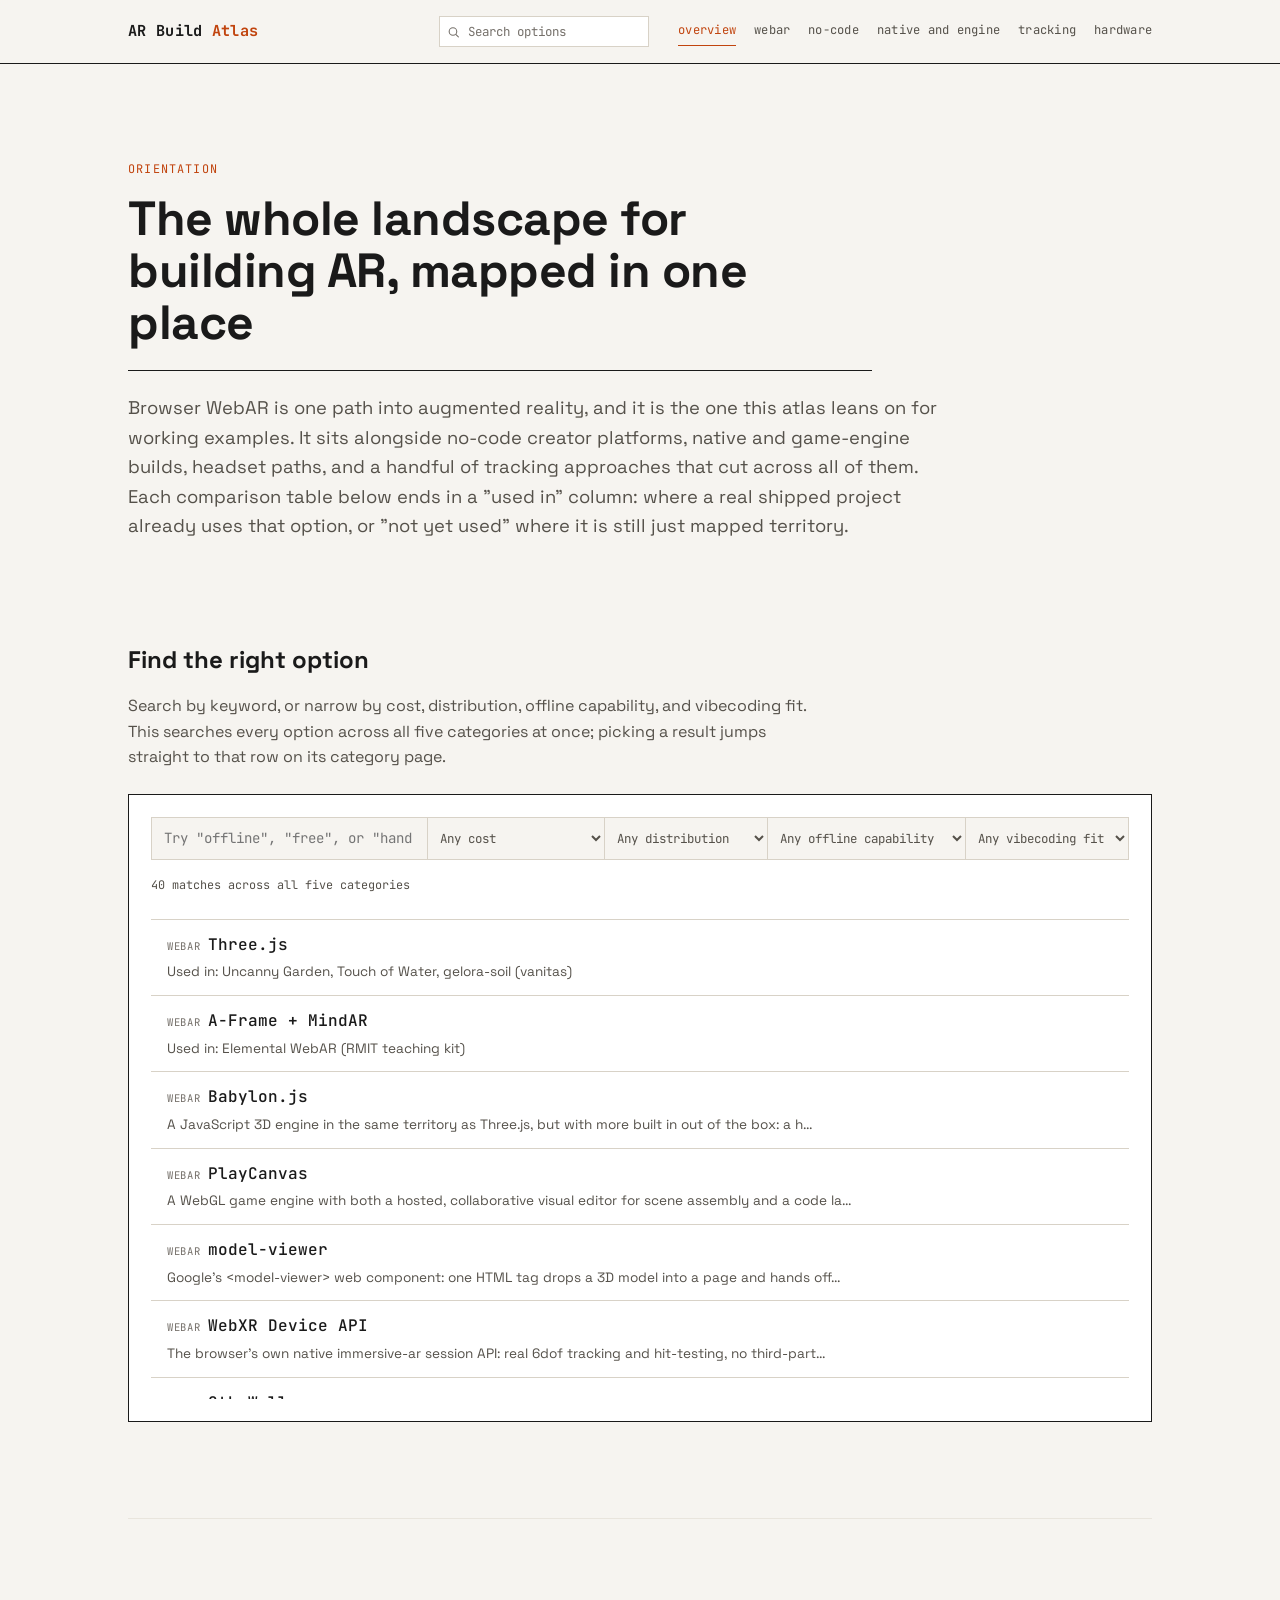
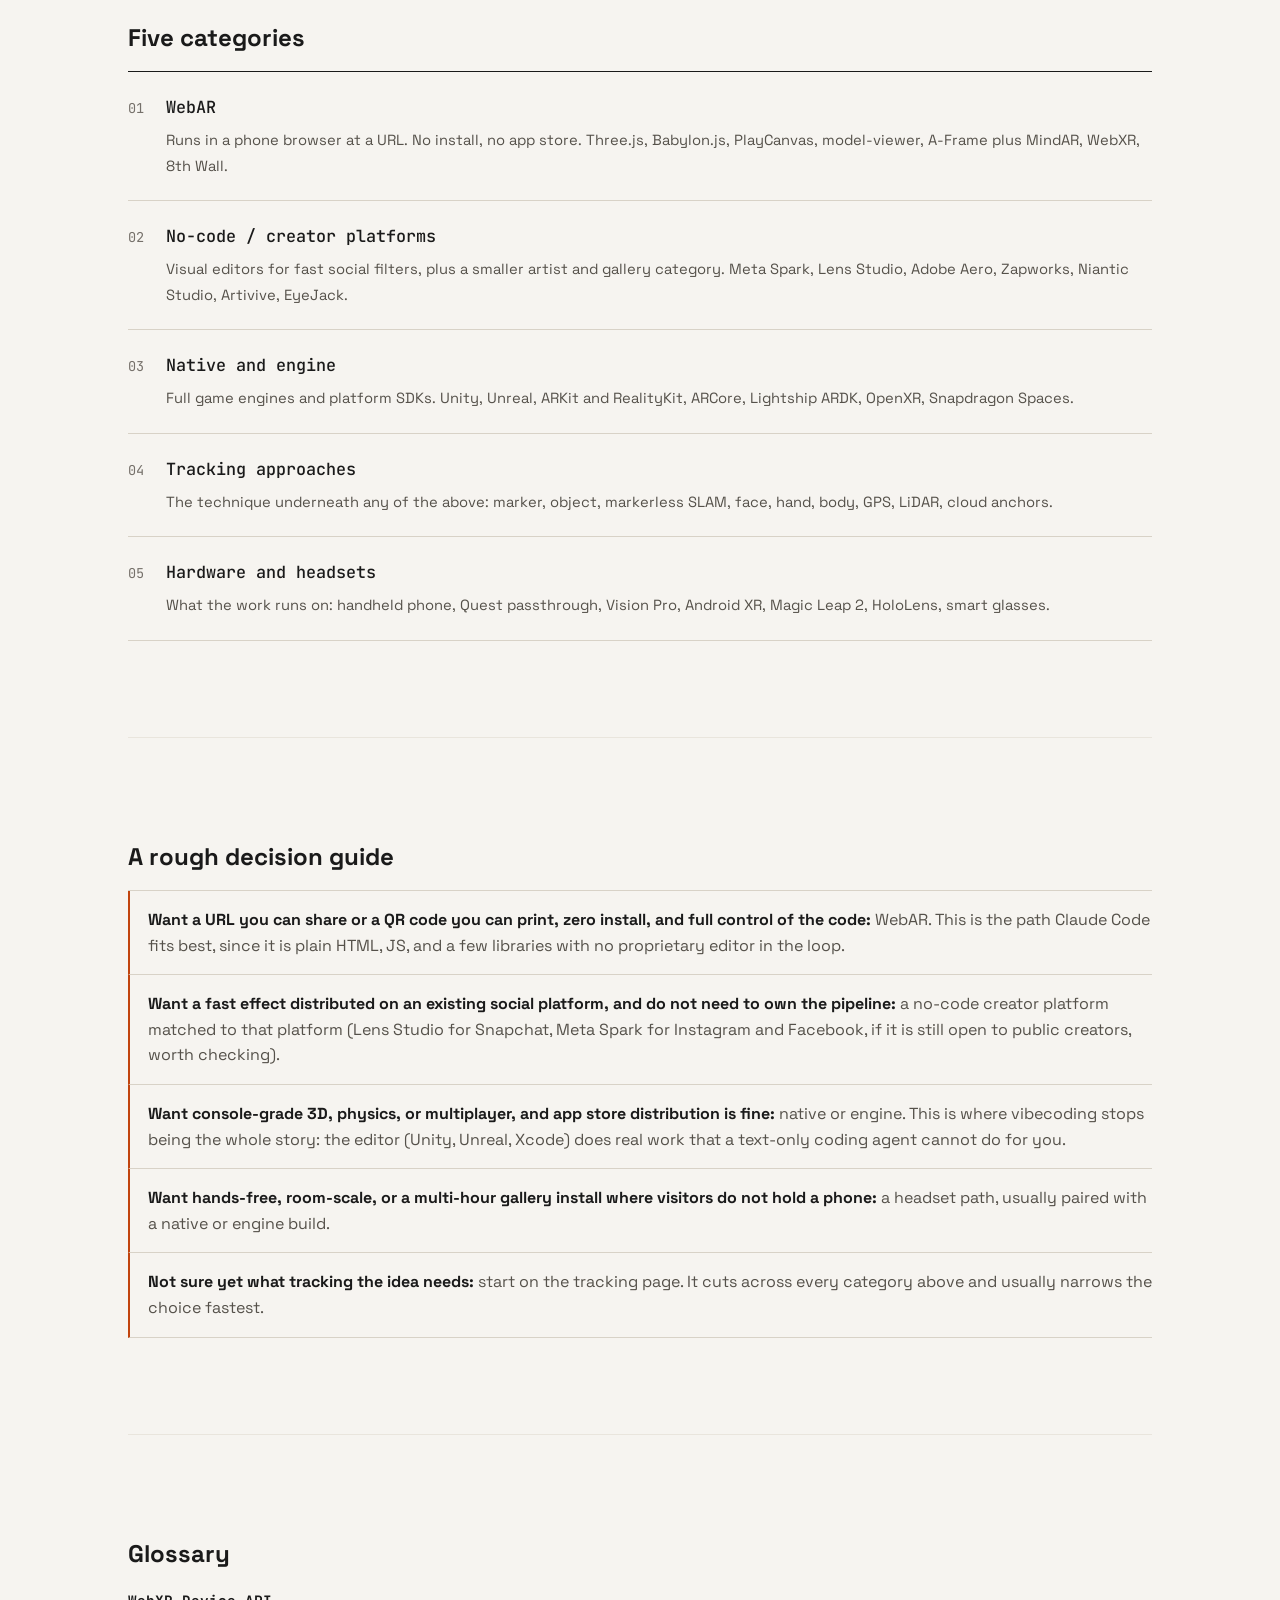
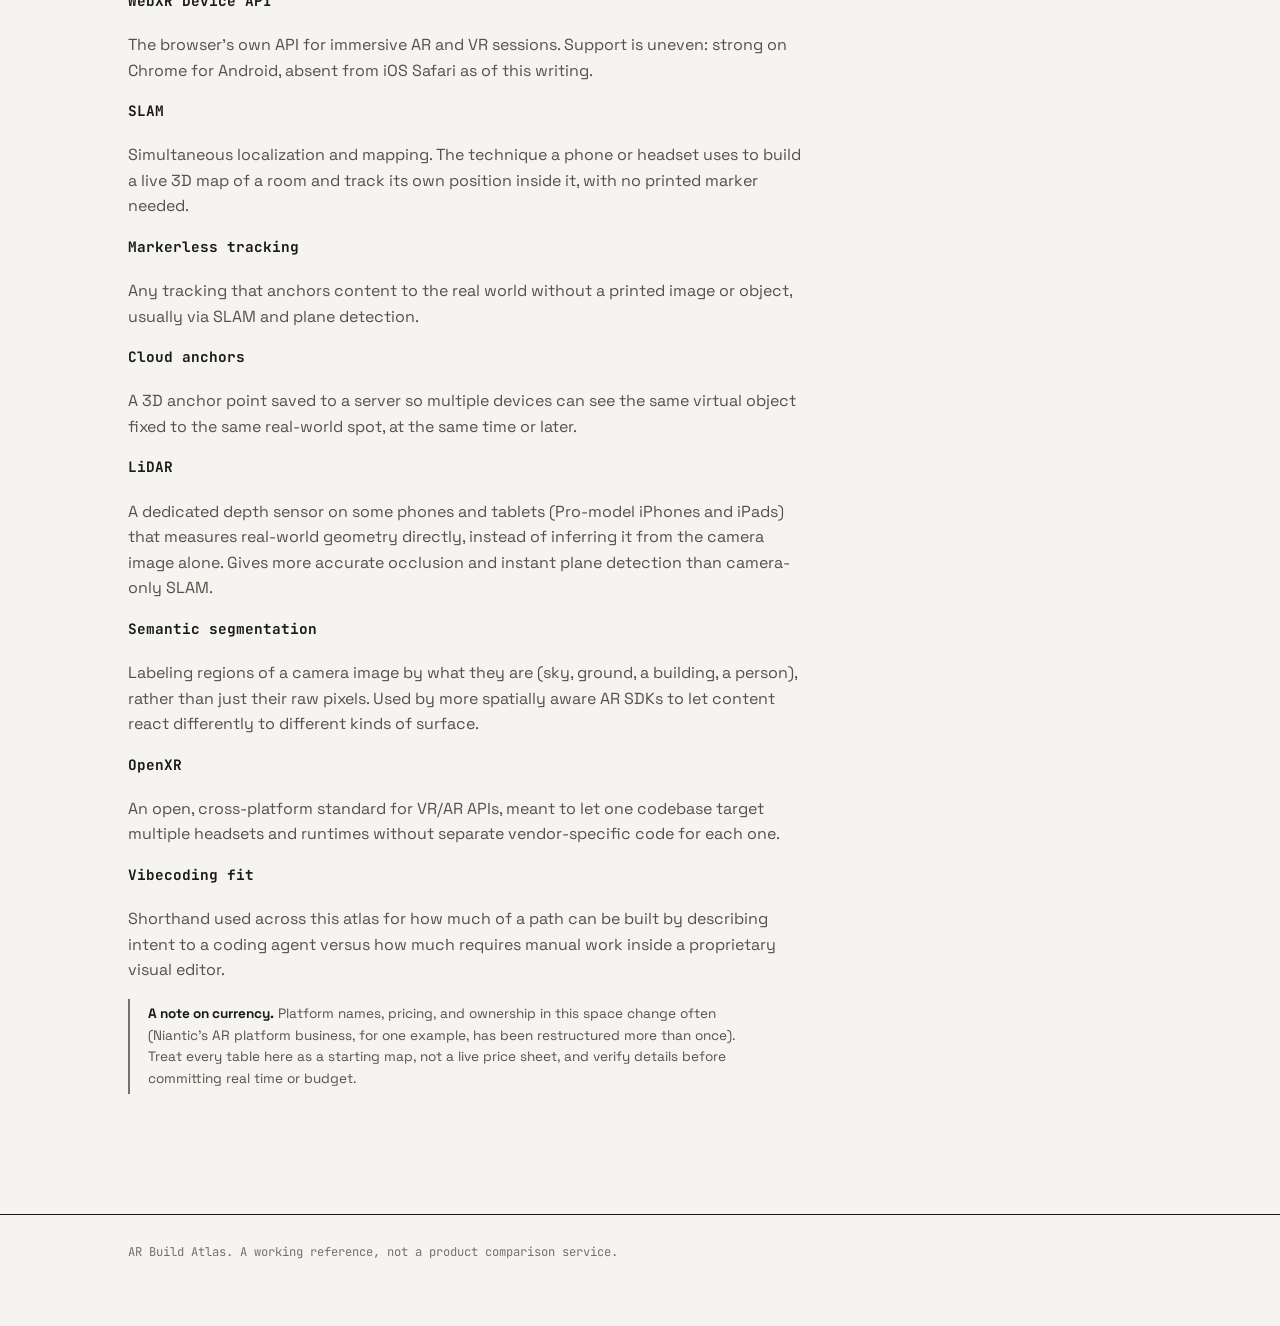
==== commit 6593405d: "Redesign: replace generic SaaS patterns with a flat atlas/ledger register Removes the tells that rea" ====
--- a/index.html
+++ b/index.html
@@ -85,31 +85,47 @@
 
     <section class="category">
       <h2>Five categories</h2>
-      <div class="card-grid">
-        <a class="card" href="webar.html">
-          <h3>WebAR</h3>
-          <p>Runs in a phone browser at a URL. No install, no app store. Three.js, Babylon.js, PlayCanvas,
-          model-viewer, A-Frame plus MindAR, WebXR, 8th Wall.</p>
-        </a>
-        <a class="card" href="nocode.html">
-          <h3>No-code / creator platforms</h3>
-          <p>Visual editors for fast social filters, plus a smaller artist and gallery category. Meta
-          Spark, Lens Studio, Adobe Aero, Zapworks, Niantic Studio, Artivive, EyeJack.</p>
-        </a>
-        <a class="card" href="native.html">
-          <h3>Native and engine</h3>
-          <p>Full game engines and platform SDKs. Unity, Unreal, ARKit and RealityKit, ARCore, Lightship
-          ARDK, OpenXR, Snapdragon Spaces.</p>
-        </a>
-        <a class="card" href="tracking.html">
-          <h3>Tracking approaches</h3>
-          <p>The technique underneath any of the above: marker, object, markerless SLAM, face, hand,
-          body, GPS, LiDAR, cloud anchors.</p>
-        </a>
-        <a class="card" href="hardware.html">
-          <h3>Hardware and headsets</h3>
-          <p>What the work runs on: handheld phone, Quest passthrough, Vision Pro, Android XR, Magic
-          Leap 2, HoloLens, smart glasses.</p>
+      <div class="index-list">
+        <a class="index-row" href="webar.html">
+          <span class="index-num">01</span>
+          <span class="index-body">
+            <span class="index-title">WebAR</span>
+            <span class="index-desc">Runs in a phone browser at a URL. No install, no app store.
+            Three.js, Babylon.js, PlayCanvas, model-viewer, A-Frame plus MindAR, WebXR, 8th Wall.</span>
+          </span>
+        </a>
+        <a class="index-row" href="nocode.html">
+          <span class="index-num">02</span>
+          <span class="index-body">
+            <span class="index-title">No-code / creator platforms</span>
+            <span class="index-desc">Visual editors for fast social filters, plus a smaller artist and
+            gallery category. Meta Spark, Lens Studio, Adobe Aero, Zapworks, Niantic Studio, Artivive,
+            EyeJack.</span>
+          </span>
+        </a>
+        <a class="index-row" href="native.html">
+          <span class="index-num">03</span>
+          <span class="index-body">
+            <span class="index-title">Native and engine</span>
+            <span class="index-desc">Full game engines and platform SDKs. Unity, Unreal, ARKit and
+            RealityKit, ARCore, Lightship ARDK, OpenXR, Snapdragon Spaces.</span>
+          </span>
+        </a>
+        <a class="index-row" href="tracking.html">
+          <span class="index-num">04</span>
+          <span class="index-body">
+            <span class="index-title">Tracking approaches</span>
+            <span class="index-desc">The technique underneath any of the above: marker, object,
+            markerless SLAM, face, hand, body, GPS, LiDAR, cloud anchors.</span>
+          </span>
+        </a>
+        <a class="index-row" href="hardware.html">
+          <span class="index-num">05</span>
+          <span class="index-body">
+            <span class="index-title">Hardware and headsets</span>
+            <span class="index-desc">What the work runs on: handheld phone, Quest passthrough, Vision
+            Pro, Android XR, Magic Leap 2, HoloLens, smart glasses.</span>
+          </span>
         </a>
       </div>
     </section>
--- a/assets/css/style.css
+++ b/assets/css/style.css
@@ -1,4 +1,5 @@
-/* AR Build Atlas. One bloodline: light paper ground, terracotta accent, no em-dashes. */
+/* AR Build Atlas. Field-atlas register: flat, hairline-ruled, sharp corners.
+   No shadows, no pill chips. Light paper ground, terracotta accent. No em-dashes. */
 
 @import url('https://fonts.googleapis.com/css2?family=Space+Grotesk:wght@400;500;700&family=JetBrains+Mono:wght@400;500;700&display=swap');
 
@@ -6,16 +7,17 @@
   --void:      #f6f4f0;
   --surface:   #ffffff;
   --surface-2: #eeebe4;
-  --line:      #ddd8d0;
+  --line:      #d8d2c7;
   --line-dim:  #e9e5dd;
+  --rule:      #1a1a1a;
 
   --text:      #1a1a1a;
   --text-dim:  #55514a;
   --text-faint:#75706a;
 
   --soil:      #c1440e;
-  --soil-dim:  rgba(193, 68, 14, 0.08);
-  --soil-line: rgba(193, 68, 14, 0.35);
+  --soil-dim:  rgba(193, 68, 14, 0.07);
+  --soil-line: #c1440e;
 
   --font-display: "Space Grotesk", system-ui, sans-serif;
   --font-mono:    "JetBrains Mono", ui-monospace, monospace;
@@ -23,11 +25,11 @@
   --gap:   clamp(16px, 2vw, 24px);
   --pad:   clamp(20px, 4vw, 48px);
   --sect:  clamp(48px, 8vw, 96px);
-  --max:   1080px;
+  --max:   1120px;
   --max-text: 68ch;
 
   --ease: cubic-bezier(0.22, 1, 0.36, 1);
-  --fast: 160ms;
+  --fast: 140ms;
 }
 
 * { box-sizing: border-box; }
@@ -47,7 +49,7 @@
 }
 
 a { color: var(--soil); text-decoration: none; }
-a:hover { text-decoration: underline; }
+a:hover { text-decoration: underline; text-underline-offset: 2px; }
 
 .wrap {
   max-width: var(--max);
@@ -55,13 +57,13 @@
   padding: 0 var(--pad);
 }
 
-/* header / nav */
+/* header / nav: flush rule, no pill hovers */
 
 header.site {
-  border-bottom: 1px solid var(--line);
+  border-bottom: 1px solid var(--rule);
   position: sticky;
   top: 0;
-  background: rgba(246, 244, 240, 0.92);
+  background: rgba(246, 244, 240, 0.94);
   backdrop-filter: blur(6px);
   z-index: 10;
 }
@@ -71,14 +73,14 @@
   align-items: center;
   justify-content: space-between;
   gap: var(--gap);
-  padding-top: 18px;
-  padding-bottom: 18px;
+  padding-top: 16px;
+  padding-bottom: 16px;
 }
 
 .brand {
   font-family: var(--font-mono);
   font-weight: 700;
-  font-size: 1rem;
+  font-size: 0.95rem;
   color: var(--text);
   letter-spacing: 0.02em;
   white-space: nowrap;
@@ -90,69 +92,73 @@
   align-items: center;
   justify-content: flex-end;
   flex-wrap: wrap;
-  gap: var(--gap);
+  gap: calc(var(--gap) * 1.2);
   flex: 1 1 auto;
 }
 
 nav.primary {
   display: flex;
   flex-wrap: wrap;
-  gap: 4px;
+  align-items: center;
+  gap: 0;
 }
 
 nav.primary a {
   font-family: var(--font-mono);
-  font-size: 0.8rem;
-  color: var(--text-dim);
-  padding: 6px 10px;
-  border-radius: 4px;
+  font-size: 0.76rem;
+  letter-spacing: 0.02em;
+  color: var(--text-dim);
+  padding: 4px 0;
+  margin-left: 18px;
   white-space: nowrap;
-}
-nav.primary a:hover { color: var(--text); text-decoration: none; background: var(--surface-2); }
+  border-bottom: 1px solid transparent;
+}
+nav.primary a:first-child { margin-left: 0; }
+nav.primary a:hover { color: var(--text); text-decoration: none; border-bottom-color: var(--line); }
 nav.primary a[aria-current="page"] {
   color: var(--soil);
-  background: var(--soil-dim);
+  border-bottom-color: var(--soil);
 }
 
 .nav-toggle {
   display: none;
   font-family: var(--font-mono);
+  font-size: 0.76rem;
   background: none;
   border: 1px solid var(--line);
   color: var(--text);
-  border-radius: 4px;
-  padding: 6px 10px;
+  padding: 5px 10px;
   cursor: pointer;
 }
 
-/* header search */
+/* header search: flush rectangle, icon inline, no rounded pill */
 
 .search-wrap {
   position: relative;
-  flex: 0 1 220px;
-  min-width: 140px;
+  flex: 0 1 210px;
+  min-width: 130px;
 }
 
 .search-wrap input {
   width: 100%;
   font-family: var(--font-mono);
-  font-size: 0.8rem;
+  font-size: 0.78rem;
   color: var(--text);
   background: var(--surface);
   border: 1px solid var(--line);
-  border-radius: 6px;
-  padding: 7px 10px 7px 30px;
+  padding: 6px 10px 6px 28px;
   outline: none;
 }
 .search-wrap input:focus { border-color: var(--soil-line); }
+.search-wrap input::placeholder { color: var(--text-faint); }
 
 .search-wrap svg {
   position: absolute;
-  left: 9px;
+  left: 8px;
   top: 50%;
   transform: translateY(-50%);
-  width: 14px;
-  height: 14px;
+  width: 13px;
+  height: 13px;
   stroke: var(--text-faint);
   pointer-events: none;
 }
@@ -160,32 +166,40 @@
 .search-results {
   display: none;
   position: absolute;
-  top: calc(100% + 6px);
+  top: 100%;
   right: 0;
   width: min(420px, 92vw);
   max-height: 70vh;
   overflow-y: auto;
   background: var(--surface);
-  border: 1px solid var(--line);
-  border-radius: 10px;
-  box-shadow: 0 8px 24px rgba(26, 26, 26, 0.1);
+  border: 1px solid var(--rule);
+  border-top: none;
   z-index: 20;
 }
 .search-results.open { display: block; }
-.search-results ul { list-style: none; margin: 0; padding: 6px; }
+.search-results ul { list-style: none; margin: 0; padding: 0; }
 .search-results li + li { border-top: 1px solid var(--line-dim); }
 .search-results a {
   display: block;
-  padding: 10px 10px;
-  border-radius: 6px;
-  color: var(--text);
-}
-.search-results a:hover { background: var(--surface-2); text-decoration: none; }
+  padding: 10px 12px;
+  color: var(--text);
+  border-left: 2px solid transparent;
+}
+.search-results a:hover { background: var(--soil-dim); text-decoration: none; border-left-color: var(--soil); }
+.search-results .result-category {
+  display: block;
+  font-family: var(--font-mono);
+  font-size: 0.66rem;
+  text-transform: uppercase;
+  letter-spacing: 0.06em;
+  color: var(--text-faint);
+  margin-bottom: 3px;
+}
 .search-results .result-name {
   display: block;
   font-family: var(--font-mono);
   font-weight: 500;
-  margin: 3px 0 2px;
+  margin: 0 0 2px;
 }
 .search-results .result-snippet {
   display: block;
@@ -193,7 +207,7 @@
   color: var(--text-dim);
 }
 .search-empty {
-  padding: 14px;
+  padding: 14px 12px;
   margin: 0;
   color: var(--text-faint);
   font-size: 0.85rem;
@@ -205,13 +219,15 @@
     display: none;
     width: 100%;
     flex-direction: column;
+    align-items: stretch;
     gap: 0;
     padding-top: 12px;
   }
   nav.primary.open { display: flex; }
   header.site .wrap { flex-wrap: wrap; }
   .header-right { width: 100%; justify-content: flex-start; }
-  nav.primary a { padding: 10px 6px; border-bottom: 1px solid var(--line-dim); }
+  nav.primary a { margin-left: 0; padding: 10px 2px; border-bottom: 1px solid var(--line-dim); }
+  nav.primary a[aria-current="page"] { border-bottom-color: var(--soil); }
   .search-wrap { order: 1; flex: 1 1 auto; }
   .search-results { width: 100%; }
 }
@@ -222,23 +238,26 @@
 
 .eyebrow {
   font-family: var(--font-mono);
-  font-size: 0.75rem;
-  letter-spacing: 0.08em;
+  font-size: 0.74rem;
+  letter-spacing: 0.1em;
   text-transform: uppercase;
   color: var(--soil);
-  margin: 0 0 12px;
+  margin: 0 0 14px;
 }
 
 h1 {
-  font-size: clamp(1.9rem, 1.4rem + 2vw, 2.8rem);
-  line-height: 1.15;
-  margin: 0 0 20px;
-  max-width: 22ch;
+  font-size: clamp(2rem, 1.4rem + 2.4vw, 3rem);
+  line-height: 1.08;
+  letter-spacing: -0.01em;
+  margin: 0 0 22px;
+  padding-bottom: 22px;
+  max-width: 24ch;
+  border-bottom: 1px solid var(--rule);
 }
 
 h2 {
-  font-size: clamp(1.3rem, 1.1rem + 0.8vw, 1.6rem);
-  margin: 0 0 12px;
+  font-size: clamp(1.25rem, 1.1rem + 0.7vw, 1.5rem);
+  margin: 0 0 14px;
   padding-top: 4px;
 }
 
@@ -268,34 +287,53 @@
   border-top: 1px solid var(--line-dim);
 }
 
-/* card grid, home page */
-
-.card-grid {
-  display: grid;
-  grid-template-columns: repeat(auto-fit, minmax(240px, 1fr));
-  gap: var(--gap);
+/* index list, home page: numbered rows, not a card grid */
+
+.index-list {
   margin: 0 0 var(--sect);
-}
-
-.card {
-  display: block;
-  background: var(--surface);
-  border: 1px solid var(--line);
-  border-radius: 10px;
-  padding: 22px;
-  box-shadow: 0 1px 2px rgba(26, 26, 26, 0.04);
-  transition: border-color var(--fast) var(--ease), transform var(--fast) var(--ease);
-}
-.card:hover {
-  border-color: var(--soil-line);
-  text-decoration: none;
-  transform: translateY(-2px);
-}
-.card h3 { margin-bottom: 8px; }
-.card p {
+  border-top: 1px solid var(--rule);
+}
+
+.index-row {
+  display: flex;
+  align-items: baseline;
+  gap: 22px;
+  padding: 22px 0;
+  border-bottom: 1px solid var(--line);
+  color: var(--text);
+  position: relative;
+}
+.index-row:hover { text-decoration: none; }
+.index-row:hover .index-title { text-decoration: underline; text-underline-offset: 3px; }
+
+.index-num {
+  font-family: var(--font-mono);
+  font-size: 0.85rem;
+  color: var(--text-faint);
+  flex: 0 0 auto;
+  padding-top: 0.2em;
+}
+.index-row:hover .index-num { color: var(--soil); }
+
+.index-body { flex: 1 1 auto; min-width: 0; }
+
+.index-title {
+  display: block;
+  font-family: var(--font-mono);
+  font-weight: 500;
+  font-size: 1.05rem;
+  color: var(--text);
+  margin-bottom: 6px;
+}
+
+.index-desc {
   color: var(--text-dim);
   font-size: 0.92rem;
-  margin: 0;
+  max-width: 62ch;
+}
+
+@media (max-width: 620px) {
+  .index-row { flex-direction: column; gap: 4px; }
 }
 
 /* decision guide list */
@@ -304,16 +342,13 @@
   list-style: none;
   margin: 0 0 var(--sect);
   padding: 0;
-  display: grid;
-  gap: 10px;
+  border-top: 1px solid var(--line);
 }
 .decision-list li {
-  background: var(--surface);
-  border-left: 3px solid var(--soil);
-  border-radius: 0 6px 6px 0;
-  padding: 14px 18px;
-  color: var(--text-dim);
-  box-shadow: 0 1px 2px rgba(26, 26, 26, 0.04);
+  padding: 16px 0 16px 18px;
+  border-bottom: 1px solid var(--line);
+  border-left: 2px solid var(--soil);
+  color: var(--text-dim);
 }
 .decision-list strong { color: var(--text); }
 
@@ -321,7 +356,7 @@
 
 dl.glossary {
   display: grid;
-  gap: 14px;
+  gap: 16px;
   max-width: var(--max-text);
 }
 dl.glossary dt {
@@ -335,12 +370,11 @@
   color: var(--text-dim);
 }
 
-/* comparison tables */
+/* comparison tables: ledger register, vertical rules, left-bar hover */
 
 .table-wrap {
   overflow-x: auto;
-  border: 1px solid var(--line);
-  border-radius: 10px;
+  border: 1px solid var(--rule);
   margin: 0 0 32px;
   background: var(--surface);
 }
@@ -349,7 +383,7 @@
   border-collapse: collapse;
   width: 100%;
   min-width: 860px;
-  font-size: 0.88rem;
+  font-size: 0.87rem;
 }
 
 table.compare th, table.compare td {
@@ -357,22 +391,26 @@
   text-align: left;
   vertical-align: top;
   border-bottom: 1px solid var(--line-dim);
-  transition: background-color 1.2s ease;
-}
+  border-right: 1px solid var(--line-dim);
+}
+table.compare th:last-child, table.compare td:last-child { border-right: none; }
 
 table.compare tbody tr.row-highlight td { background-color: var(--soil-dim); }
+table.compare td { transition: background-color 1.2s ease; }
 
 table.compare thead th {
   font-family: var(--font-mono);
-  font-size: 0.72rem;
+  font-size: 0.7rem;
   text-transform: uppercase;
   letter-spacing: 0.05em;
   color: var(--text-faint);
   background: var(--surface-2);
-  border-bottom: 1px solid var(--line);
-}
-
-table.compare tbody tr:hover { background: var(--surface-2); }
+  border-bottom: 1px solid var(--rule);
+  border-right-color: var(--line);
+}
+
+table.compare tbody tr { position: relative; }
+table.compare tbody tr:hover td:first-child { box-shadow: inset 2px 0 0 var(--soil); }
 table.compare tbody tr:last-child td { border-bottom: none; }
 
 table.compare td.name {
@@ -395,36 +433,21 @@
   font-style: italic;
 }
 
-/* badge chip, shared by search results and the finder */
-
-.badge {
-  display: inline-block;
-  font-family: var(--font-mono);
-  font-size: 0.68rem;
-  text-transform: uppercase;
-  letter-spacing: 0.04em;
-  color: var(--soil);
-  background: var(--soil-dim);
-  border-radius: 4px;
-  padding: 2px 7px;
-}
-
-/* homepage finder */
+/* homepage finder: flat block, sharp corners, no shadow */
 
 .finder {
   background: var(--surface);
-  border: 1px solid var(--line);
-  border-radius: 12px;
-  padding: 24px;
+  border: 1px solid var(--rule);
+  padding: 22px;
   margin: 0 0 var(--sect);
-  box-shadow: 0 1px 2px rgba(26, 26, 26, 0.04);
 }
 
 .finder-controls {
   display: flex;
   flex-wrap: wrap;
-  gap: 10px;
+  gap: 0;
   margin-bottom: 16px;
+  border: 1px solid var(--line);
 }
 
 .finder-controls input[type="text"] {
@@ -433,29 +456,40 @@
   font-size: 0.88rem;
   color: var(--text);
   background: var(--void);
-  border: 1px solid var(--line);
-  border-radius: 6px;
-  padding: 10px 12px;
+  border: none;
+  border-right: 1px solid var(--line);
+  padding: 11px 12px;
   outline: none;
 }
-.finder-controls input[type="text"]:focus { border-color: var(--soil-line); }
+.finder-controls input[type="text"]:focus { background: var(--soil-dim); }
 
 .finder-controls select {
   font-family: var(--font-mono);
-  font-size: 0.8rem;
+  font-size: 0.78rem;
   color: var(--text-dim);
   background: var(--void);
-  border: 1px solid var(--line);
-  border-radius: 6px;
-  padding: 10px 10px;
+  border: none;
+  border-right: 1px solid var(--line);
+  padding: 11px 8px;
   outline: none;
   cursor: pointer;
 }
-.finder-controls select:focus { border-color: var(--soil-line); }
+.finder-controls select:last-child { border-right: none; }
+.finder-controls select:focus { background: var(--soil-dim); }
+
+@media (max-width: 720px) {
+  .finder-controls { flex-direction: column; }
+  .finder-controls input[type="text"], .finder-controls select {
+    flex: 1 1 auto;
+    border-right: none;
+    border-bottom: 1px solid var(--line);
+  }
+  .finder-controls select:last-child { border-bottom: none; }
+}
 
 .finder-count {
   font-family: var(--font-mono);
-  font-size: 0.75rem;
+  font-size: 0.74rem;
   color: var(--text-faint);
   margin: 0 0 10px;
 }
@@ -464,18 +498,25 @@
   list-style: none;
   margin: 0;
   padding: 0;
-  display: grid;
-  gap: 8px;
   max-height: 480px;
   overflow-y: auto;
-}
-.finder-results li { border: 1px solid var(--line-dim); border-radius: 8px; }
+  border-top: 1px solid var(--line);
+}
+.finder-results li { border-bottom: 1px solid var(--line); }
 .finder-results a {
   display: block;
   padding: 12px 14px;
   color: var(--text);
-}
-.finder-results a:hover { background: var(--surface-2); text-decoration: none; }
+  border-left: 2px solid transparent;
+}
+.finder-results a:hover { background: var(--soil-dim); text-decoration: none; border-left-color: var(--soil); }
+.finder-results .result-category {
+  font-family: var(--font-mono);
+  font-size: 0.66rem;
+  text-transform: uppercase;
+  letter-spacing: 0.06em;
+  color: var(--text-faint);
+}
 .finder-results .result-name {
   display: inline-block;
   font-family: var(--font-mono);
@@ -489,26 +530,24 @@
   color: var(--text-dim);
 }
 
-/* note / caution boxes */
+/* note / caution boxes: flush left rule, neutral, no fill */
 
 .note {
-  border: 1px dashed var(--line);
-  border-radius: 8px;
-  padding: 14px 18px;
-  background: var(--surface);
-  color: var(--text-faint);
+  border-left: 2px solid var(--text-faint);
+  padding: 4px 0 4px 18px;
+  color: var(--text-dim);
   font-size: 0.85rem;
   max-width: var(--max-text);
   margin: 0 0 24px;
 }
-.note strong { color: var(--text-dim); }
+.note strong { color: var(--text); }
 
 /* footer */
 
 footer.site {
-  border-top: 1px solid var(--line);
-  padding: 32px 0 64px;
-  color: var(--text-faint);
-  font-family: var(--font-mono);
-  font-size: 0.78rem;
-}
+  border-top: 1px solid var(--rule);
+  padding: 28px 0 64px;
+  color: var(--text-faint);
+  font-family: var(--font-mono);
+  font-size: 0.76rem;
+}
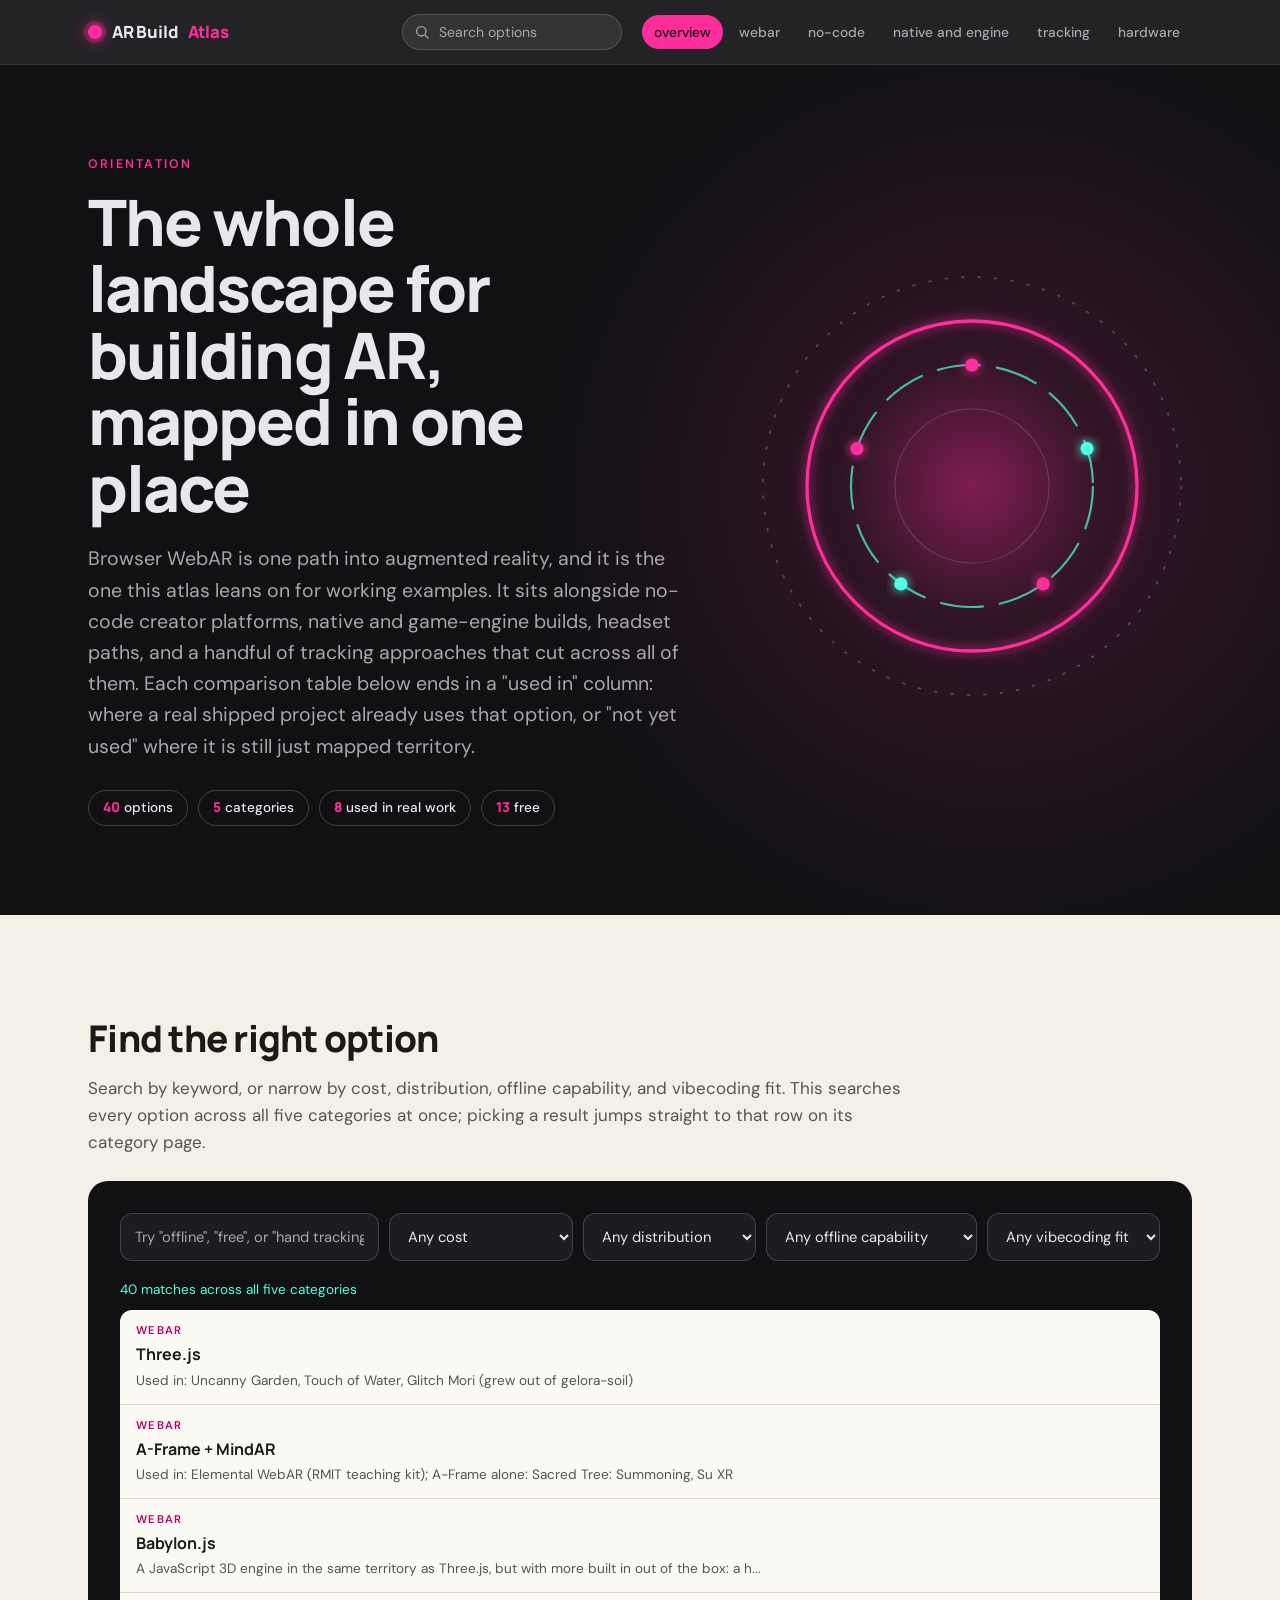
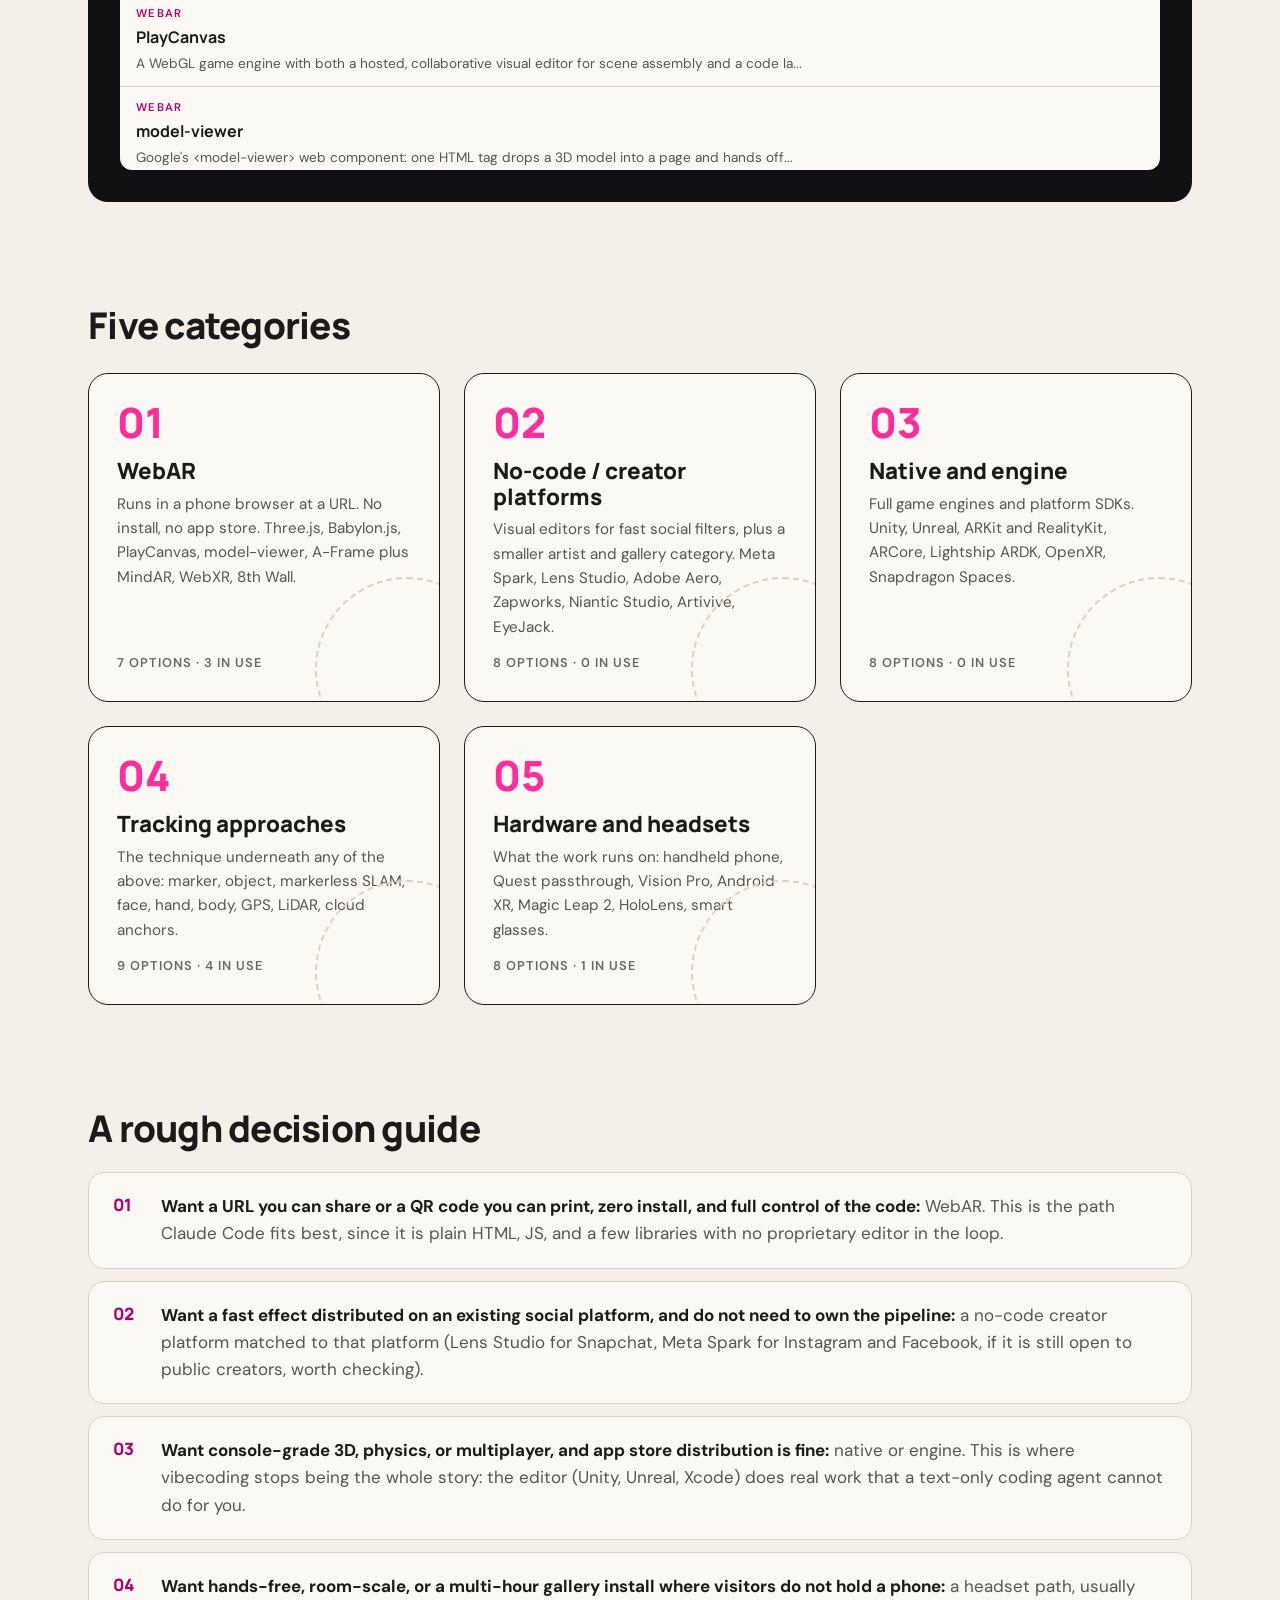
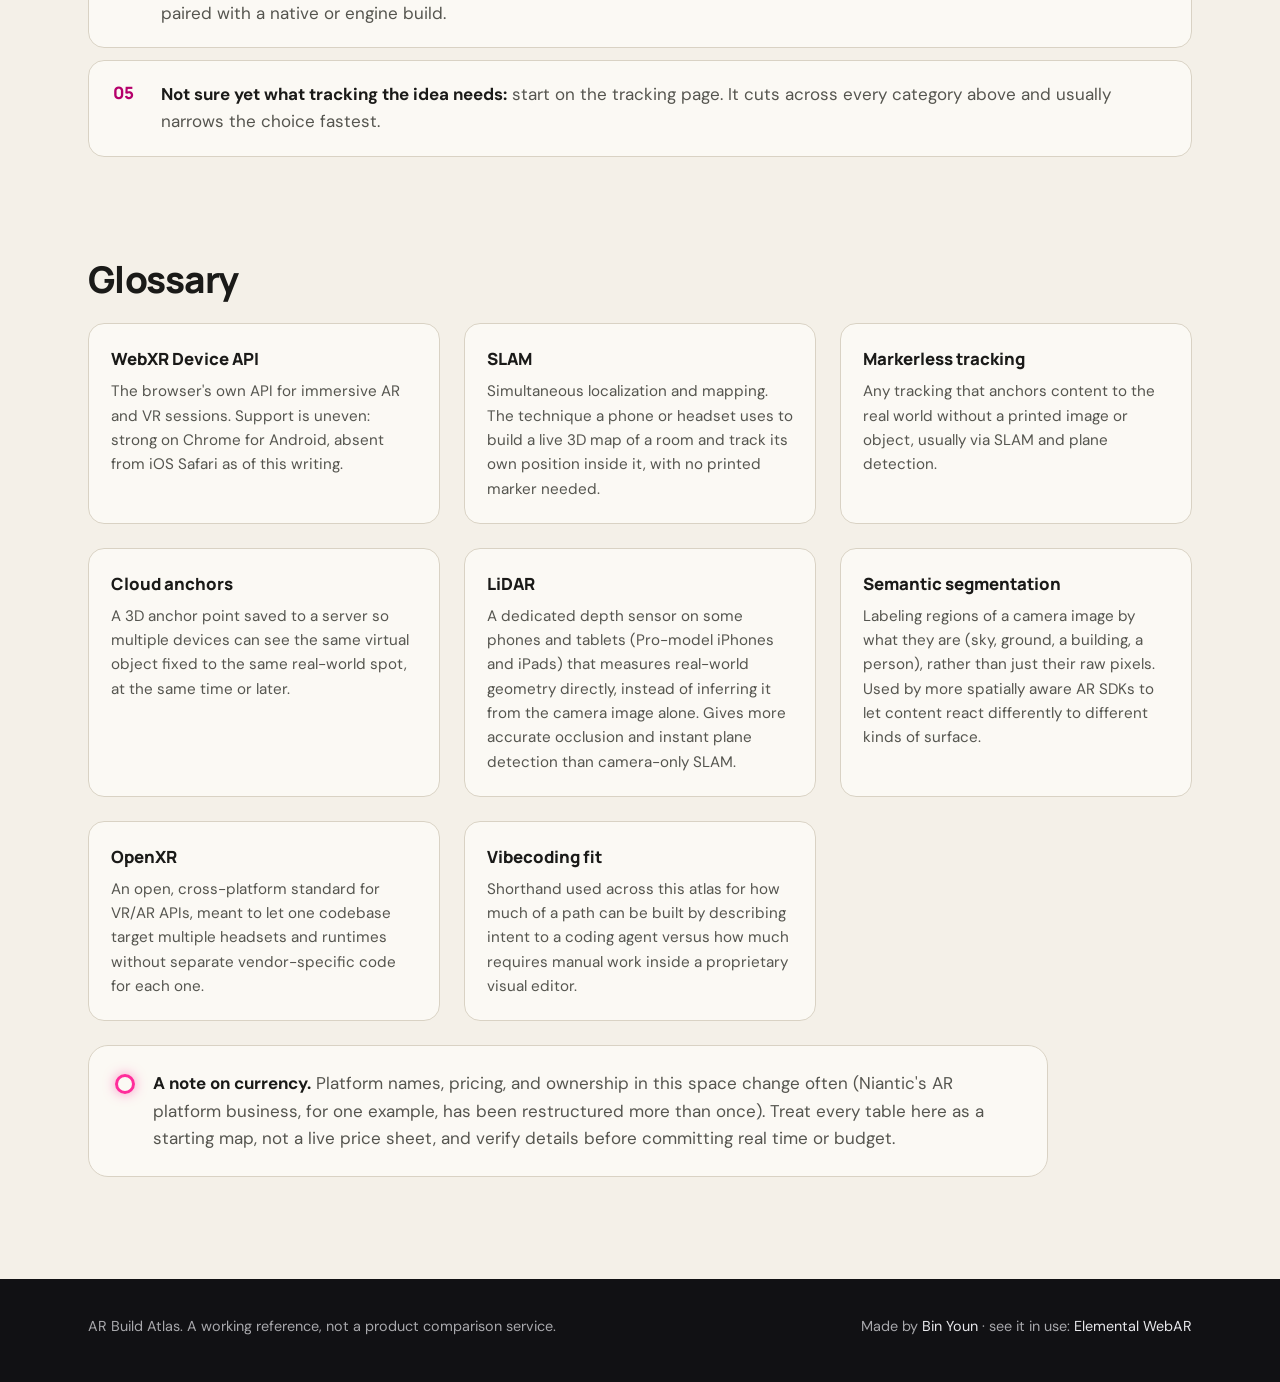
==== commit c124a862: "Redesign in the binyoun.com register: night hero bands with rings, option cards with a compare-table" ====
--- a/index.html
+++ b/index.html
@@ -32,7 +32,9 @@
 </header>
 
 <main>
-  <div class="wrap">
+  <section class="hero">
+    <div class="wrap hero-inner">
+      <div class="hero-text">
     <p class="eyebrow">Orientation</p>
     <h1>The whole landscape for building AR, mapped in one place</h1>
     <p class="lede">Browser WebAR is one path into augmented reality, and it is the one this atlas leans on for
@@ -40,6 +42,12 @@
     and a handful of tracking approaches that cut across all of them. Each comparison table below ends in a
     "used in" column: where a real shipped project already uses that option, or "not yet used" where it is
     still just mapped territory.</p>
+      <ul class="hero-stats" data-stats="all"></ul>
+      </div>
+      <div class="hero-art" aria-hidden="true"><svg viewBox="0 0 400 400" fill="none"><defs><filter id="hg" x="-50%" y="-50%" width="200%" height="200%"><feGaussianBlur stdDeviation="5" result="b"/><feMerge><feMergeNode in="b"/><feMergeNode in="SourceGraphic"/></feMerge></filter><radialGradient id="hh"><stop offset="0%" stop-color="#FF2D9B" stop-opacity="0.35"/><stop offset="100%" stop-color="#FF2D9B" stop-opacity="0"/></radialGradient></defs><circle cx="200" cy="200" r="120" fill="url(#hh)"/><g class="spin"><circle cx="200" cy="200" r="190" stroke="#E8E8EC" stroke-opacity="0.25" stroke-width="1.5" stroke-dasharray="3 12"/></g><circle class="pulse" cx="200" cy="200" r="150" stroke="#FF2D9B" stroke-width="3" filter="url(#hg)"/><g class="spin-rev"><circle cx="200" cy="200" r="110" stroke="#4FFFDF" stroke-opacity="0.7" stroke-width="2" stroke-dasharray="40 14"/><circle cx="200.0" cy="90.0" r="6" fill="#FF2D9B" filter="url(#hg)"/><circle cx="304.6" cy="166.0" r="6" fill="#4FFFDF" filter="url(#hg)"/><circle cx="264.7" cy="289.0" r="6" fill="#FF2D9B" filter="url(#hg)"/><circle cx="135.3" cy="289.0" r="6" fill="#4FFFDF" filter="url(#hg)"/><circle cx="95.4" cy="166.0" r="6" fill="#FF2D9B" filter="url(#hg)"/></g><circle cx="200" cy="200" r="70" stroke="#E8E8EC" stroke-opacity="0.18"/></svg></div>
+    </div>
+  </section>
+  <div class="wrap">
 
     <section class="category">
       <h2>Find the right option</h2>
@@ -93,6 +101,7 @@
             <span class="index-desc">Runs in a phone browser at a URL. No install, no app store.
             Three.js, Babylon.js, PlayCanvas, model-viewer, A-Frame plus MindAR, WebXR, 8th Wall.</span>
           </span>
+          <span class="index-count" data-count="webar"></span>
         </a>
         <a class="index-row" href="nocode.html">
           <span class="index-num">02</span>
@@ -102,6 +111,7 @@
             gallery category. Meta Spark, Lens Studio, Adobe Aero, Zapworks, Niantic Studio, Artivive,
             EyeJack.</span>
           </span>
+          <span class="index-count" data-count="nocode"></span>
         </a>
         <a class="index-row" href="native.html">
           <span class="index-num">03</span>
@@ -110,6 +120,7 @@
             <span class="index-desc">Full game engines and platform SDKs. Unity, Unreal, ARKit and
             RealityKit, ARCore, Lightship ARDK, OpenXR, Snapdragon Spaces.</span>
           </span>
+          <span class="index-count" data-count="native"></span>
         </a>
         <a class="index-row" href="tracking.html">
           <span class="index-num">04</span>
@@ -118,6 +129,7 @@
             <span class="index-desc">The technique underneath any of the above: marker, object,
             markerless SLAM, face, hand, body, GPS, LiDAR, cloud anchors.</span>
           </span>
+          <span class="index-count" data-count="tracking"></span>
         </a>
         <a class="index-row" href="hardware.html">
           <span class="index-num">05</span>
@@ -126,6 +138,7 @@
             <span class="index-desc">What the work runs on: handheld phone, Quest passthrough, Vision
             Pro, Android XR, Magic Leap 2, HoloLens, smart glasses.</span>
           </span>
+          <span class="index-count" data-count="hardware"></span>
         </a>
       </div>
     </section>
@@ -153,39 +166,39 @@
     <section class="category">
       <h2>Glossary</h2>
       <dl class="glossary">
-        <dt>WebXR Device API</dt>
+        <div class="term"><dt>WebXR Device API</dt>
         <dd>The browser's own API for immersive AR and VR sessions. Support is uneven: strong on Chrome
-        for Android, absent from iOS Safari as of this writing.</dd>
-
-        <dt>SLAM</dt>
+        for Android, absent from iOS Safari as of this writing.</dd></div>
+
+        <div class="term"><dt>SLAM</dt>
         <dd>Simultaneous localization and mapping. The technique a phone or headset uses to build a live
-        3D map of a room and track its own position inside it, with no printed marker needed.</dd>
-
-        <dt>Markerless tracking</dt>
+        3D map of a room and track its own position inside it, with no printed marker needed.</dd></div>
+
+        <div class="term"><dt>Markerless tracking</dt>
         <dd>Any tracking that anchors content to the real world without a printed image or object, usually
-        via SLAM and plane detection.</dd>
-
-        <dt>Cloud anchors</dt>
+        via SLAM and plane detection.</dd></div>
+
+        <div class="term"><dt>Cloud anchors</dt>
         <dd>A 3D anchor point saved to a server so multiple devices can see the same virtual object fixed
-        to the same real-world spot, at the same time or later.</dd>
-
-        <dt>LiDAR</dt>
+        to the same real-world spot, at the same time or later.</dd></div>
+
+        <div class="term"><dt>LiDAR</dt>
         <dd>A dedicated depth sensor on some phones and tablets (Pro-model iPhones and iPads) that
         measures real-world geometry directly, instead of inferring it from the camera image alone.
-        Gives more accurate occlusion and instant plane detection than camera-only SLAM.</dd>
-
-        <dt>Semantic segmentation</dt>
+        Gives more accurate occlusion and instant plane detection than camera-only SLAM.</dd></div>
+
+        <div class="term"><dt>Semantic segmentation</dt>
         <dd>Labeling regions of a camera image by what they are (sky, ground, a building, a person),
         rather than just their raw pixels. Used by more spatially aware AR SDKs to let content react
-        differently to different kinds of surface.</dd>
-
-        <dt>OpenXR</dt>
+        differently to different kinds of surface.</dd></div>
+
+        <div class="term"><dt>OpenXR</dt>
         <dd>An open, cross-platform standard for VR/AR APIs, meant to let one codebase target multiple
-        headsets and runtimes without separate vendor-specific code for each one.</dd>
-
-        <dt>Vibecoding fit</dt>
+        headsets and runtimes without separate vendor-specific code for each one.</dd></div>
+
+        <div class="term"><dt>Vibecoding fit</dt>
         <dd>Shorthand used across this atlas for how much of a path can be built by describing intent to a
-        coding agent versus how much requires manual work inside a proprietary visual editor.</dd>
+        coding agent versus how much requires manual work inside a proprietary visual editor.</dd></div>
       </dl>
     </section>
 
@@ -199,7 +212,7 @@
 </main>
 
 <footer class="site">
-  <div class="wrap">AR Build Atlas. A working reference, not a product comparison service.</div>
+  <div class="wrap"><span>AR Build Atlas. A working reference, not a product comparison service.</span><span>Made by <a href="https://binyoun.com">Bin Youn</a> · see it in use: <a href="https://binyoun.github.io/webar/">Elemental WebAR</a></span></div>
 </footer>
 
 <script src="assets/js/data.js"></script>
--- a/assets/css/style.css
+++ b/assets/css/style.css
@@ -1,553 +1,374 @@
-/* AR Build Atlas. Field-atlas register: flat, hairline-ruled, sharp corners.
-   No shadows, no pill chips. Light paper ground, terracotta accent. No em-dashes. */
-
-@import url('https://fonts.googleapis.com/css2?family=Space+Grotesk:wght@400;500;700&family=JetBrains+Mono:wght@400;500;700&display=swap');
+/* AR Build Atlas. binyoun.com register: Manrope + DM Sans, sand ground,
+   ink night hero bands, pink and cyan accents, the glowing ring motif.
+   Option cards by default, a full compare table on demand. No em-dashes. */
+
+@import url('https://fonts.googleapis.com/css2?family=Manrope:wght@400;500;600;700;800&family=DM+Sans:opsz,wght@9..40,400;9..40,500;9..40,600;9..40,700&display=swap');
 
 :root {
-  --void:      #f6f4f0;
-  --surface:   #ffffff;
-  --surface-2: #eeebe4;
-  --line:      #d8d2c7;
-  --line-dim:  #e9e5dd;
-  --rule:      #1a1a1a;
-
-  --text:      #1a1a1a;
-  --text-dim:  #55514a;
-  --text-faint:#75706a;
-
-  --soil:      #c1440e;
-  --soil-dim:  rgba(193, 68, 14, 0.07);
-  --soil-line: #c1440e;
-
-  --font-display: "Space Grotesk", system-ui, sans-serif;
-  --font-mono:    "JetBrains Mono", ui-monospace, monospace;
-
-  --gap:   clamp(16px, 2vw, 24px);
-  --pad:   clamp(20px, 4vw, 48px);
-  --sect:  clamp(48px, 8vw, 96px);
-  --max:   1120px;
-  --max-text: 68ch;
+  --sand:      #F4F0E8;
+  --paper:     #FBF9F4;
+  --sand-2:    #ECE6DA;
+  --line:      #D9D2C4;
+  --ink:       #1A1A18;
+  --ink-2:     #55554F;
+  --ink-3:     #686866;
+
+  --night:     #111114;
+  --void:      #060608;
+  --night-2:   #1C1C21;
+  --light:     #E8E8EC;
+  --light-dim: #A8A8AC;
+
+  --pink:      #FF2D9B;
+  --pink-deep: #B5006B;
+  --pink-wash: rgba(255, 45, 155, 0.08);
+  --cyan:      #4FFFDF;
+
+  --font-display: "Manrope", system-ui, sans-serif;
+  --font-body:    "DM Sans", system-ui, sans-serif;
+
+  --gap:  clamp(16px, 2vw, 24px);
+  --pad:  clamp(20px, 4vw, 48px);
+  --sect: clamp(56px, 8vw, 104px);
+  --max:  1200px;
+  --radius: 20px;
 
   --ease: cubic-bezier(0.22, 1, 0.36, 1);
-  --fast: 140ms;
 }
 
 * { box-sizing: border-box; }
 
-html, body {
-  margin: 0;
-  padding: 0;
-  background: var(--void);
-  color: var(--text);
-}
+html, body { margin: 0; padding: 0; background: var(--sand); color: var(--ink); }
 
 body {
-  font-family: var(--font-display);
-  font-size: 1rem;
+  font-family: var(--font-body);
+  font-size: 1.0625rem;
   line-height: 1.6;
   -webkit-font-smoothing: antialiased;
 }
 
-a { color: var(--soil); text-decoration: none; }
-a:hover { text-decoration: underline; text-underline-offset: 2px; }
-
-.wrap {
-  max-width: var(--max);
-  margin: 0 auto;
-  padding: 0 var(--pad);
-}
-
-/* header / nav: flush rule, no pill hovers */
+a { color: var(--pink-deep); text-decoration: none; }
+a:hover { text-decoration: underline; text-underline-offset: 3px; }
+
+.wrap { max-width: var(--max); margin: 0 auto; padding: 0 var(--pad); }
+
+/* header */
 
 header.site {
-  border-bottom: 1px solid var(--rule);
-  position: sticky;
-  top: 0;
-  background: rgba(246, 244, 240, 0.94);
-  backdrop-filter: blur(6px);
-  z-index: 10;
-}
-
+  position: sticky; top: 0; z-index: 20;
+  background: rgba(17, 17, 20, 0.92);
+  backdrop-filter: blur(10px);
+  border-bottom: 1px solid rgba(232, 232, 236, 0.1);
+}
 header.site .wrap {
-  display: flex;
-  align-items: center;
-  justify-content: space-between;
-  gap: var(--gap);
-  padding-top: 16px;
-  padding-bottom: 16px;
-}
-
+  display: flex; align-items: center; justify-content: space-between;
+  gap: var(--gap); padding-top: 14px; padding-bottom: 14px;
+}
 .brand {
-  font-family: var(--font-mono);
-  font-weight: 700;
-  font-size: 0.95rem;
-  color: var(--text);
-  letter-spacing: 0.02em;
-  white-space: nowrap;
-}
-.brand span { color: var(--soil); }
+  display: inline-flex; align-items: center; gap: 10px;
+  font-family: var(--font-display); font-weight: 800; font-size: 1.05rem;
+  color: var(--light); white-space: nowrap; letter-spacing: -0.01em;
+}
+.brand::before {
+  content: ""; width: 14px; height: 14px; border-radius: 50%;
+  background: var(--pink); box-shadow: 0 0 0 4px rgba(255, 45, 155, 0.25), 0 0 16px var(--pink);
+}
+.brand span { color: var(--pink); }
+.brand:hover { text-decoration: none; }
 
 .header-right {
-  display: flex;
-  align-items: center;
-  justify-content: flex-end;
-  flex-wrap: wrap;
-  gap: calc(var(--gap) * 1.2);
-  flex: 1 1 auto;
-}
-
-nav.primary {
-  display: flex;
-  flex-wrap: wrap;
-  align-items: center;
-  gap: 0;
-}
-
+  display: flex; align-items: center; justify-content: flex-end;
+  flex-wrap: wrap; gap: 20px; flex: 1 1 auto;
+}
+nav.primary { display: flex; flex-wrap: wrap; align-items: center; gap: 4px; }
 nav.primary a {
-  font-family: var(--font-mono);
-  font-size: 0.76rem;
-  letter-spacing: 0.02em;
-  color: var(--text-dim);
-  padding: 4px 0;
-  margin-left: 18px;
-  white-space: nowrap;
-  border-bottom: 1px solid transparent;
-}
-nav.primary a:first-child { margin-left: 0; }
-nav.primary a:hover { color: var(--text); text-decoration: none; border-bottom-color: var(--line); }
-nav.primary a[aria-current="page"] {
-  color: var(--soil);
-  border-bottom-color: var(--soil);
-}
+  font-size: 0.86rem; font-weight: 500; color: var(--light-dim);
+  padding: 6px 12px; border-radius: 999px; white-space: nowrap;
+}
+nav.primary a:hover { color: var(--light); background: rgba(232, 232, 236, 0.08); text-decoration: none; }
+nav.primary a[aria-current="page"] { color: var(--night); background: var(--pink); }
 
 .nav-toggle {
-  display: none;
-  font-family: var(--font-mono);
-  font-size: 0.76rem;
-  background: none;
-  border: 1px solid var(--line);
-  color: var(--text);
-  padding: 5px 10px;
-  cursor: pointer;
-}
-
-/* header search: flush rectangle, icon inline, no rounded pill */
-
-.search-wrap {
-  position: relative;
-  flex: 0 1 210px;
-  min-width: 130px;
-}
-
+  display: none; font: 600 0.8rem var(--font-body); color: var(--light);
+  background: none; border: 1px solid rgba(232, 232, 236, 0.3); border-radius: 999px;
+  padding: 6px 14px; cursor: pointer;
+}
+
+.search-wrap { position: relative; }
 .search-wrap input {
-  width: 100%;
-  font-family: var(--font-mono);
-  font-size: 0.78rem;
-  color: var(--text);
-  background: var(--surface);
-  border: 1px solid var(--line);
-  padding: 6px 10px 6px 28px;
-  outline: none;
-}
-.search-wrap input:focus { border-color: var(--soil-line); }
-.search-wrap input::placeholder { color: var(--text-faint); }
-
+  width: 220px; font: 0.88rem var(--font-body); color: var(--light);
+  background: rgba(232, 232, 236, 0.08); border: 1px solid rgba(232, 232, 236, 0.16);
+  border-radius: 999px; padding: 8px 14px 8px 36px; outline: none;
+  transition: border-color 0.2s, width 0.3s var(--ease);
+}
+.search-wrap input::placeholder { color: var(--light-dim); }
+.search-wrap input:focus { border-color: var(--pink); width: 260px; }
 .search-wrap svg {
-  position: absolute;
-  left: 8px;
-  top: 50%;
-  transform: translateY(-50%);
-  width: 13px;
-  height: 13px;
-  stroke: var(--text-faint);
-  pointer-events: none;
-}
-
+  position: absolute; left: 12px; top: 50%; width: 16px; height: 16px;
+  transform: translateY(-50%); stroke: var(--light-dim); pointer-events: none;
+}
 .search-results {
-  display: none;
-  position: absolute;
-  top: 100%;
-  right: 0;
-  width: min(420px, 92vw);
-  max-height: 70vh;
-  overflow-y: auto;
-  background: var(--surface);
-  border: 1px solid var(--rule);
-  border-top: none;
-  z-index: 20;
+  display: none; position: absolute; right: 0; top: calc(100% + 10px);
+  width: min(420px, 90vw); max-height: 70vh; overflow-y: auto;
+  background: var(--paper); border: 1px solid var(--ink); border-radius: 16px;
+  box-shadow: 0 24px 60px rgba(0, 0, 0, 0.35);
 }
 .search-results.open { display: block; }
-.search-results ul { list-style: none; margin: 0; padding: 0; }
-.search-results li + li { border-top: 1px solid var(--line-dim); }
-.search-results a {
-  display: block;
-  padding: 10px 12px;
-  color: var(--text);
-  border-left: 2px solid transparent;
-}
-.search-results a:hover { background: var(--soil-dim); text-decoration: none; border-left-color: var(--soil); }
-.search-results .result-category {
-  display: block;
-  font-family: var(--font-mono);
-  font-size: 0.66rem;
-  text-transform: uppercase;
-  letter-spacing: 0.06em;
-  color: var(--text-faint);
-  margin-bottom: 3px;
-}
-.search-results .result-name {
-  display: block;
-  font-family: var(--font-mono);
-  font-weight: 500;
-  margin: 0 0 2px;
-}
-.search-results .result-snippet {
-  display: block;
-  font-size: 0.82rem;
-  color: var(--text-dim);
-}
-.search-empty {
-  padding: 14px 12px;
-  margin: 0;
-  color: var(--text-faint);
-  font-size: 0.85rem;
-}
-
-@media (max-width: 720px) {
+.search-results ul, .finder-results ul { list-style: none; margin: 0; padding: 0; }
+.search-results li + li { border-top: 1px solid var(--line); }
+.search-results a, .finder-results a {
+  display: grid; gap: 2px; padding: 12px 16px; color: var(--ink);
+}
+.search-results a:hover, .finder-results a:hover { background: var(--pink-wash); text-decoration: none; }
+.result-category {
+  font-size: 0.7rem; font-weight: 600; letter-spacing: 0.12em; text-transform: uppercase; color: var(--pink-deep);
+}
+.result-name { font-family: var(--font-display); font-weight: 700; font-size: 1rem; }
+.result-snippet { font-size: 0.85rem; color: var(--ink-2); }
+.search-empty { margin: 0; padding: 14px 16px; color: var(--ink-2); font-size: 0.9rem; }
+
+@media (max-width: 860px) {
   .nav-toggle { display: block; }
-  nav.primary {
-    display: none;
-    width: 100%;
-    flex-direction: column;
-    align-items: stretch;
-    gap: 0;
-    padding-top: 12px;
-  }
+  nav.primary { display: none; width: 100%; padding-top: 8px; }
   nav.primary.open { display: flex; }
   header.site .wrap { flex-wrap: wrap; }
-  .header-right { width: 100%; justify-content: flex-start; }
-  nav.primary a { margin-left: 0; padding: 10px 2px; border-bottom: 1px solid var(--line-dim); }
-  nav.primary a[aria-current="page"] { border-bottom-color: var(--soil); }
-  .search-wrap { order: 1; flex: 1 1 auto; }
-  .search-results { width: 100%; }
-}
-
-/* main content */
-
-main { padding: var(--sect) 0; }
+  .search-wrap input, .search-wrap input:focus { width: 180px; }
+}
+
+/* hero band: night ground, glowing rings */
+
+.hero {
+  position: relative; overflow: hidden;
+  background:
+    radial-gradient(circle at 78% 50%, rgba(255, 45, 155, 0.18), transparent 42%),
+    var(--night);
+  color: var(--light);
+}
+.hero-inner {
+  position: relative; display: grid; grid-template-columns: minmax(0, 1.25fr) minmax(0, 1fr);
+  align-items: center; gap: var(--gap);
+  padding-top: clamp(48px, 7vw, 96px); padding-bottom: clamp(48px, 7vw, 96px);
+}
+.hero-text { position: relative; z-index: 1; }
+.hero .eyebrow { color: var(--pink); }
+.hero h1 { color: var(--light); }
+.hero p.lede { color: var(--light-dim); }
+.hero-stats { display: flex; flex-wrap: wrap; gap: 10px; margin: 28px 0 0; padding: 0; list-style: none; }
+.hero-stats li {
+  font-size: 0.85rem; font-weight: 500; color: var(--light);
+  border: 1px solid rgba(232, 232, 236, 0.22); border-radius: 999px; padding: 6px 14px;
+}
+.hero-stats li b { font-family: var(--font-display); color: var(--pink); font-weight: 800; margin-right: 4px; }
+.hero-art { position: relative; aspect-ratio: 1; width: 100%; max-width: 440px; justify-self: end; }
+.hero-art svg { width: 100%; height: 100%; overflow: visible; }
+.hero-num {
+  position: absolute; inset: 0; display: flex; align-items: center; justify-content: center;
+  font-family: var(--font-display); font-weight: 800; font-size: clamp(4rem, 10vw, 8rem);
+  color: var(--light); letter-spacing: -0.04em; text-shadow: 0 0 40px rgba(255, 45, 155, 0.6);
+}
+.spin { transform-origin: 200px 200px; animation: spin 90s linear infinite; }
+.spin-rev { transform-origin: 200px 200px; animation: spin 140s linear infinite reverse; }
+.pulse { transform-origin: 200px 200px; animation: pulse 4s ease-in-out infinite; }
+@keyframes spin { to { transform: rotate(360deg); } }
+@keyframes pulse { 0%, 100% { opacity: 1; } 50% { opacity: 0.45; } }
+@media (prefers-reduced-motion: reduce) { .spin, .spin-rev, .pulse { animation: none; } }
+
+@media (max-width: 760px) {
+  .hero-inner { grid-template-columns: 1fr; }
+  .hero-art { position: absolute; right: -30%; top: 50%; width: 80%; transform: translateY(-50%); opacity: 0.35; }
+  .hero-num { display: none; }
+}
+
+/* type */
+
+main { padding: 0 0 var(--sect); }
+main > .wrap { padding-top: var(--sect); }
 
 .eyebrow {
-  font-family: var(--font-mono);
-  font-size: 0.74rem;
-  letter-spacing: 0.1em;
-  text-transform: uppercase;
-  color: var(--soil);
-  margin: 0 0 14px;
-}
-
+  margin: 0 0 14px; font-size: 0.78rem; font-weight: 600; letter-spacing: 0.18em;
+  text-transform: uppercase; color: var(--pink-deep);
+}
 h1 {
-  font-size: clamp(2rem, 1.4rem + 2.4vw, 3rem);
-  line-height: 1.08;
-  letter-spacing: -0.01em;
-  margin: 0 0 22px;
-  padding-bottom: 22px;
-  max-width: 24ch;
-  border-bottom: 1px solid var(--rule);
-}
-
+  margin: 0; font-family: var(--font-display); font-weight: 800;
+  font-size: clamp(2.2rem, 5vw, 4rem); line-height: 1.04; letter-spacing: -0.03em; max-width: 18ch;
+}
 h2 {
-  font-size: clamp(1.25rem, 1.1rem + 0.7vw, 1.5rem);
-  margin: 0 0 14px;
-  padding-top: 4px;
-}
-
-h3 {
-  font-family: var(--font-mono);
-  font-size: 1rem;
-  color: var(--soil);
-  margin: 0 0 6px;
-}
-
-p.lede {
-  font-size: clamp(1rem, 0.95rem + 0.3vw, 1.15rem);
-  color: var(--text-dim);
-  max-width: var(--max-text);
-  margin: 0 0 var(--sect);
-}
-
-section.category p, section.category > .intro {
-  color: var(--text-dim);
-  max-width: var(--max-text);
-  margin: 0 0 24px;
-}
-
-section + section {
-  margin-top: var(--sect);
-  padding-top: var(--sect);
-  border-top: 1px solid var(--line-dim);
-}
-
-/* index list, home page: numbered rows, not a card grid */
+  margin: 0 0 14px; font-family: var(--font-display); font-weight: 800;
+  font-size: clamp(1.6rem, 3vw, 2.3rem); line-height: 1.1; letter-spacing: -0.02em;
+}
+h3 { margin: 0; font-family: var(--font-display); font-weight: 700; font-size: 1.25rem; line-height: 1.2; }
+p.lede { margin: 22px 0 0; font-size: clamp(1.05rem, 1.6vw, 1.22rem); line-height: 1.6; max-width: 60ch; }
+
+section.category > p, section.category > .intro { max-width: 68ch; color: var(--ink-2); }
+section + section { margin-top: var(--sect); }
+
+/* index: category tiles */
 
 .index-list {
-  margin: 0 0 var(--sect);
-  border-top: 1px solid var(--rule);
-}
-
+  display: grid; grid-template-columns: repeat(auto-fill, minmax(300px, 1fr)); gap: var(--gap); margin-top: 28px;
+}
 .index-row {
-  display: flex;
-  align-items: baseline;
-  gap: 22px;
-  padding: 22px 0;
-  border-bottom: 1px solid var(--line);
-  color: var(--text);
-  position: relative;
-}
-.index-row:hover { text-decoration: none; }
-.index-row:hover .index-title { text-decoration: underline; text-underline-offset: 3px; }
-
-.index-num {
-  font-family: var(--font-mono);
-  font-size: 0.85rem;
-  color: var(--text-faint);
-  flex: 0 0 auto;
-  padding-top: 0.2em;
-}
-.index-row:hover .index-num { color: var(--soil); }
-
-.index-body { flex: 1 1 auto; min-width: 0; }
-
-.index-title {
-  display: block;
-  font-family: var(--font-mono);
-  font-weight: 500;
-  font-size: 1.05rem;
-  color: var(--text);
-  margin-bottom: 6px;
-}
-
-.index-desc {
-  color: var(--text-dim);
-  font-size: 0.92rem;
-  max-width: 62ch;
-}
-
-@media (max-width: 620px) {
-  .index-row { flex-direction: column; gap: 4px; }
-}
-
-/* decision guide list */
-
-.decision-list {
-  list-style: none;
-  margin: 0 0 var(--sect);
-  padding: 0;
-  border-top: 1px solid var(--line);
-}
+  position: relative; display: flex; flex-direction: column; gap: 14px; min-height: 260px;
+  padding: 28px; border-radius: var(--radius); background: var(--paper); border: 1px solid var(--ink);
+  color: var(--ink); overflow: hidden;
+  transition: transform 0.35s var(--ease), background 0.35s var(--ease), color 0.35s var(--ease);
+}
+.index-row::after {
+  content: ""; position: absolute; right: -60px; bottom: -60px; width: 180px; height: 180px;
+  border-radius: 50%; border: 2px dashed var(--line); transition: border-color 0.35s, transform 0.6s var(--ease);
+}
+.index-row:hover { transform: translateY(-4px); background: var(--night); color: var(--light); text-decoration: none; }
+.index-row:hover::after { border-color: var(--pink); transform: rotate(45deg) scale(1.1); }
+.index-row:hover .index-desc { color: var(--light-dim); }
+.index-num { font-family: var(--font-display); font-weight: 800; font-size: 2.6rem; line-height: 1; color: var(--pink); }
+.index-body { display: flex; flex-direction: column; gap: 8px; flex: 1; }
+.index-title { font-family: var(--font-display); font-weight: 800; font-size: 1.4rem; line-height: 1.15; }
+.index-desc { font-size: 0.95rem; color: var(--ink-2); transition: color 0.35s; }
+.index-count {
+  position: relative; z-index: 1; font-size: 0.8rem; font-weight: 600; letter-spacing: 0.08em;
+  text-transform: uppercase; color: var(--ink-3);
+}
+.index-row:hover .index-count { color: var(--cyan); }
+
+/* decision guide + glossary */
+
+.decision-list { list-style: none; margin: 24px 0 0; padding: 0; display: grid; gap: 12px; counter-reset: d; }
 .decision-list li {
-  padding: 16px 0 16px 18px;
-  border-bottom: 1px solid var(--line);
-  border-left: 2px solid var(--soil);
-  color: var(--text-dim);
-}
-.decision-list strong { color: var(--text); }
-
-/* glossary */
+  counter-increment: d; position: relative; padding: 20px 24px 20px 72px;
+  background: var(--paper); border-radius: 16px; border: 1px solid var(--line); color: var(--ink-2);
+}
+.decision-list li::before {
+  content: counter(d, decimal-leading-zero); position: absolute; left: 24px; top: 18px;
+  font-family: var(--font-display); font-weight: 800; color: var(--pink-deep);
+}
+.decision-list strong { color: var(--ink); }
 
 dl.glossary {
-  display: grid;
-  gap: 16px;
-  max-width: var(--max-text);
-}
-dl.glossary dt {
-  font-family: var(--font-mono);
-  color: var(--text);
-  font-weight: 700;
-  font-size: 0.9rem;
-}
-dl.glossary dd {
-  margin: 4px 0 0;
-  color: var(--text-dim);
-}
-
-/* comparison tables: ledger register, vertical rules, left-bar hover */
-
-.table-wrap {
-  overflow-x: auto;
-  border: 1px solid var(--rule);
-  margin: 0 0 32px;
-  background: var(--surface);
-}
-
-table.compare {
-  border-collapse: collapse;
-  width: 100%;
-  min-width: 860px;
-  font-size: 0.87rem;
-}
-
-table.compare th, table.compare td {
-  padding: 12px 16px;
-  text-align: left;
-  vertical-align: top;
-  border-bottom: 1px solid var(--line-dim);
-  border-right: 1px solid var(--line-dim);
-}
-table.compare th:last-child, table.compare td:last-child { border-right: none; }
-
-table.compare tbody tr.row-highlight td { background-color: var(--soil-dim); }
-table.compare td { transition: background-color 1.2s ease; }
-
+  display: grid; grid-template-columns: repeat(auto-fill, minmax(280px, 1fr)); gap: var(--gap); margin: 24px 0 0;
+}
+dl.glossary .term {
+  padding: 22px; background: var(--paper); border-radius: 16px; border: 1px solid var(--line);
+}
+dl.glossary dt { font-family: var(--font-display); font-weight: 800; font-size: 1.05rem; margin: 0 0 6px; }
+dl.glossary dd { margin: 0; color: var(--ink-2); font-size: 0.95rem; }
+
+/* finder */
+
+.finder {
+  margin-top: 24px; padding: clamp(20px, 3vw, 32px); border-radius: var(--radius);
+  background: var(--night); color: var(--light);
+}
+.finder-controls { display: grid; grid-template-columns: 2fr repeat(4, 1fr); gap: 10px; }
+.finder-controls input[type="text"], .finder-controls select {
+  font: 0.92rem var(--font-body); color: var(--light); background: var(--night-2);
+  border: 1px solid rgba(232, 232, 236, 0.18); border-radius: 12px; padding: 12px 14px; outline: none;
+}
+.finder-controls input[type="text"]::placeholder { color: var(--light-dim); }
+.finder-controls input[type="text"]:focus, .finder-controls select:focus { border-color: var(--pink); }
+.finder-count { margin: 18px 0 10px; font-size: 0.85rem; color: var(--cyan); }
+.finder-results { max-height: 460px; overflow-y: auto; border-radius: 12px; background: var(--paper); }
+.finder-results li + li { border-top: 1px solid var(--line); }
+.finder .search-empty { color: var(--light-dim); }
+@media (max-width: 860px) { .finder-controls { grid-template-columns: 1fr 1fr; } .finder-controls input[type="text"] { grid-column: 1 / -1; } }
+
+/* option cards */
+
+.view-toggle {
+  display: inline-flex; gap: 4px; padding: 4px; margin: 0 0 22px;
+  background: var(--sand-2); border-radius: 999px;
+}
+.view-toggle button {
+  font: 600 0.85rem var(--font-body); color: var(--ink-2); background: none; border: 0;
+  border-radius: 999px; padding: 8px 16px; cursor: pointer;
+}
+.view-toggle button[aria-pressed="true"] { background: var(--ink); color: var(--sand); }
+
+.opt-cards { display: grid; grid-template-columns: repeat(auto-fill, minmax(330px, 1fr)); gap: var(--gap); margin-bottom: 32px; }
+body.view-table .opt-cards { display: none; }
+body:not(.view-table) .table-wrap { display: none; }
+
+.opt-card {
+  position: relative; display: flex; flex-direction: column; gap: 14px; padding: 26px;
+  background: var(--paper); border: 1px solid var(--line); border-radius: var(--radius);
+  transition: border-color 0.3s, transform 0.3s var(--ease), box-shadow 0.3s;
+}
+.opt-card:hover { border-color: var(--ink); transform: translateY(-3px); box-shadow: 0 16px 40px rgba(26, 26, 24, 0.08); }
+.opt-card.is-used { border-color: var(--ink); }
+.opt-head { display: flex; align-items: flex-start; justify-content: space-between; gap: 12px; }
+.opt-head h3 { font-size: 1.35rem; }
+.in-use {
+  flex: none; display: inline-flex; align-items: center; gap: 6px; font-size: 0.72rem; font-weight: 700;
+  letter-spacing: 0.1em; text-transform: uppercase; color: var(--night);
+  background: var(--pink); border-radius: 999px; padding: 4px 10px;
+}
+.in-use::before { content: ""; width: 6px; height: 6px; border-radius: 50%; background: var(--night); }
+.opt-what { margin: 0; color: var(--ink-2); font-size: 0.97rem; }
+
+.chips { display: flex; flex-wrap: wrap; gap: 6px; margin: 0; padding: 0; list-style: none; }
+.chip {
+  font-size: 0.78rem; font-weight: 600; padding: 4px 10px; border-radius: 999px;
+  background: var(--sand-2); color: var(--ink);
+}
+.chip.good { background: rgba(79, 255, 223, 0.32); }
+.chip.warm { background: rgba(255, 45, 155, 0.16); color: var(--pink-deep); }
+.chip.dim  { background: transparent; border: 1px solid var(--line); color: var(--ink-3); }
+
+.opt-card details { border-top: 1px solid var(--line); padding-top: 12px; }
+.opt-card summary {
+  cursor: pointer; font-size: 0.85rem; font-weight: 600; color: var(--ink-2); list-style: none;
+}
+.opt-card summary::-webkit-details-marker { display: none; }
+.opt-card summary::before { content: "+ "; color: var(--pink-deep); font-weight: 800; }
+.opt-card details[open] summary::before { content: "– "; }
+.opt-card dl { margin: 12px 0 0; display: grid; grid-template-columns: auto 1fr; gap: 8px 14px; font-size: 0.9rem; }
+.opt-card dt { font-weight: 700; color: var(--ink); }
+.opt-card dd { margin: 0; color: var(--ink-2); }
+
+.opt-used {
+  margin: auto -26px -26px; padding: 14px 26px; border-radius: 0 0 var(--radius) var(--radius);
+  font-size: 0.9rem; background: var(--night); color: var(--light);
+}
+.opt-used span {
+  display: block; font-size: 0.7rem; font-weight: 700; letter-spacing: 0.14em; text-transform: uppercase; color: var(--pink);
+}
+.opt-used.none { background: var(--sand-2); color: var(--ink-3); }
+.opt-used.none span { color: var(--ink-3); }
+
+.opt-card.flash, table.compare tbody tr.row-highlight td {
+  animation: flash 2.2s var(--ease);
+}
+@keyframes flash { 0%, 40% { box-shadow: 0 0 0 4px var(--pink); } 100% { box-shadow: 0 0 0 0 transparent; } }
+
+/* compare table */
+
+.table-wrap { overflow-x: auto; margin: 0 0 32px; border: 1px solid var(--ink); border-radius: var(--radius); background: var(--paper); }
+table.compare { width: 100%; min-width: 1100px; border-collapse: collapse; font-size: 0.88rem; }
+table.compare th, table.compare td { padding: 14px 16px; text-align: left; vertical-align: top; border-bottom: 1px solid var(--line); }
 table.compare thead th {
-  font-family: var(--font-mono);
-  font-size: 0.7rem;
-  text-transform: uppercase;
-  letter-spacing: 0.05em;
-  color: var(--text-faint);
-  background: var(--surface-2);
-  border-bottom: 1px solid var(--rule);
-  border-right-color: var(--line);
-}
-
-table.compare tbody tr { position: relative; }
-table.compare tbody tr:hover td:first-child { box-shadow: inset 2px 0 0 var(--soil); }
-table.compare tbody tr:last-child td { border-bottom: none; }
-
-table.compare td.name {
-  font-family: var(--font-mono);
-  color: var(--text);
-  font-weight: 500;
-  white-space: nowrap;
-}
-
-table.compare td.fit-high { color: var(--soil); font-weight: 500; }
-table.compare td.fit-med { color: var(--text-dim); }
-table.compare td.fit-low { color: var(--text-faint); }
-
-table.compare td.used-in {
-  color: var(--soil);
-  font-size: 0.85rem;
-}
-table.compare td.used-in.none {
-  color: var(--text-faint);
-  font-style: italic;
-}
-
-/* homepage finder: flat block, sharp corners, no shadow */
-
-.finder {
-  background: var(--surface);
-  border: 1px solid var(--rule);
-  padding: 22px;
-  margin: 0 0 var(--sect);
-}
-
-.finder-controls {
-  display: flex;
-  flex-wrap: wrap;
-  gap: 0;
-  margin-bottom: 16px;
-  border: 1px solid var(--line);
-}
-
-.finder-controls input[type="text"] {
-  flex: 1 1 220px;
-  font-family: var(--font-mono);
-  font-size: 0.88rem;
-  color: var(--text);
-  background: var(--void);
-  border: none;
-  border-right: 1px solid var(--line);
-  padding: 11px 12px;
-  outline: none;
-}
-.finder-controls input[type="text"]:focus { background: var(--soil-dim); }
-
-.finder-controls select {
-  font-family: var(--font-mono);
-  font-size: 0.78rem;
-  color: var(--text-dim);
-  background: var(--void);
-  border: none;
-  border-right: 1px solid var(--line);
-  padding: 11px 8px;
-  outline: none;
-  cursor: pointer;
-}
-.finder-controls select:last-child { border-right: none; }
-.finder-controls select:focus { background: var(--soil-dim); }
-
-@media (max-width: 720px) {
-  .finder-controls { flex-direction: column; }
-  .finder-controls input[type="text"], .finder-controls select {
-    flex: 1 1 auto;
-    border-right: none;
-    border-bottom: 1px solid var(--line);
-  }
-  .finder-controls select:last-child { border-bottom: none; }
-}
-
-.finder-count {
-  font-family: var(--font-mono);
-  font-size: 0.74rem;
-  color: var(--text-faint);
-  margin: 0 0 10px;
-}
-
-.finder-results ul {
-  list-style: none;
-  margin: 0;
-  padding: 0;
-  max-height: 480px;
-  overflow-y: auto;
-  border-top: 1px solid var(--line);
-}
-.finder-results li { border-bottom: 1px solid var(--line); }
-.finder-results a {
-  display: block;
-  padding: 12px 14px;
-  color: var(--text);
-  border-left: 2px solid transparent;
-}
-.finder-results a:hover { background: var(--soil-dim); text-decoration: none; border-left-color: var(--soil); }
-.finder-results .result-category {
-  font-family: var(--font-mono);
-  font-size: 0.66rem;
-  text-transform: uppercase;
-  letter-spacing: 0.06em;
-  color: var(--text-faint);
-}
-.finder-results .result-name {
-  display: inline-block;
-  font-family: var(--font-mono);
-  font-weight: 500;
-  margin: 0 0 0 8px;
-}
-.finder-results .result-snippet {
-  display: block;
-  margin-top: 4px;
-  font-size: 0.85rem;
-  color: var(--text-dim);
-}
-
-/* note / caution boxes: flush left rule, neutral, no fill */
+  position: sticky; top: 0; background: var(--night); color: var(--light);
+  font-size: 0.72rem; font-weight: 700; letter-spacing: 0.12em; text-transform: uppercase;
+}
+table.compare tbody tr:hover td { background: var(--pink-wash); }
+table.compare td { color: var(--ink-2); }
+table.compare td.name { font-family: var(--font-display); font-weight: 800; color: var(--ink); white-space: nowrap; }
+table.compare td.fit-high { color: var(--pink-deep); font-weight: 600; }
+table.compare td.fit-low { color: var(--ink-3); }
+table.compare td.used-in { color: var(--ink); font-weight: 600; }
+table.compare td.used-in.none { color: var(--ink-3); font-weight: 400; }
+
+/* notes + footer */
 
 .note {
-  border-left: 2px solid var(--text-faint);
-  padding: 4px 0 4px 18px;
-  color: var(--text-dim);
-  font-size: 0.85rem;
-  max-width: var(--max-text);
-  margin: 0 0 24px;
-}
-.note strong { color: var(--text); }
-
-/* footer */
-
-footer.site {
-  border-top: 1px solid var(--rule);
-  padding: 28px 0 64px;
-  color: var(--text-faint);
-  font-family: var(--font-mono);
-  font-size: 0.76rem;
-}
+  position: relative; margin: 24px 0 0; padding: 24px 28px 24px 64px; border-radius: var(--radius);
+  background: var(--paper); border: 1px solid var(--line); color: var(--ink-2); max-width: 80ch;
+}
+.note::before {
+  content: ""; position: absolute; left: 26px; top: 28px; width: 14px; height: 14px; border-radius: 50%;
+  border: 3px solid var(--pink); box-shadow: 0 0 12px rgba(255, 45, 155, 0.5);
+}
+.note strong { color: var(--ink); }
+.note code { font-size: 0.85em; background: var(--sand-2); padding: 1px 6px; border-radius: 6px; }
+
+footer.site { background: var(--night); color: var(--light-dim); font-size: 0.9rem; }
+footer.site .wrap { display: flex; flex-wrap: wrap; justify-content: space-between; gap: 12px; padding-top: 36px; padding-bottom: 44px; }
+footer.site a { color: var(--light); }
